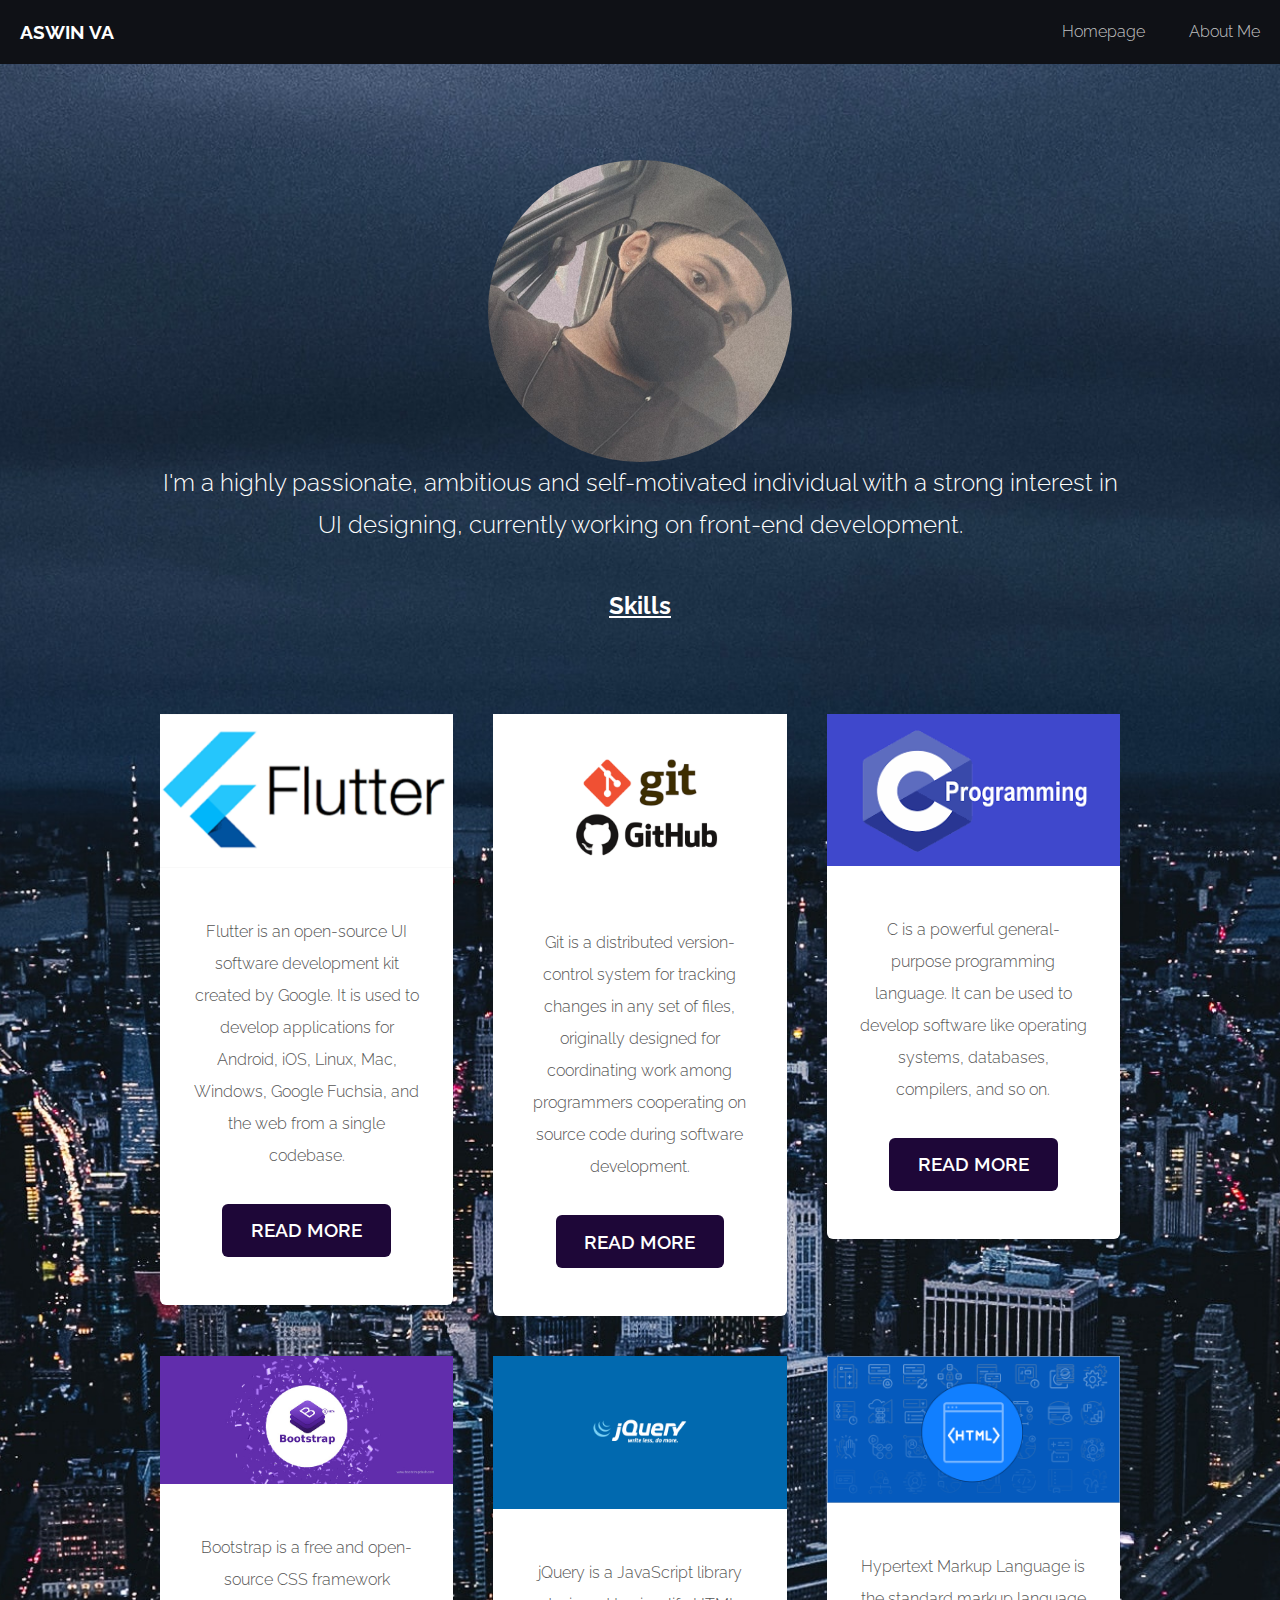
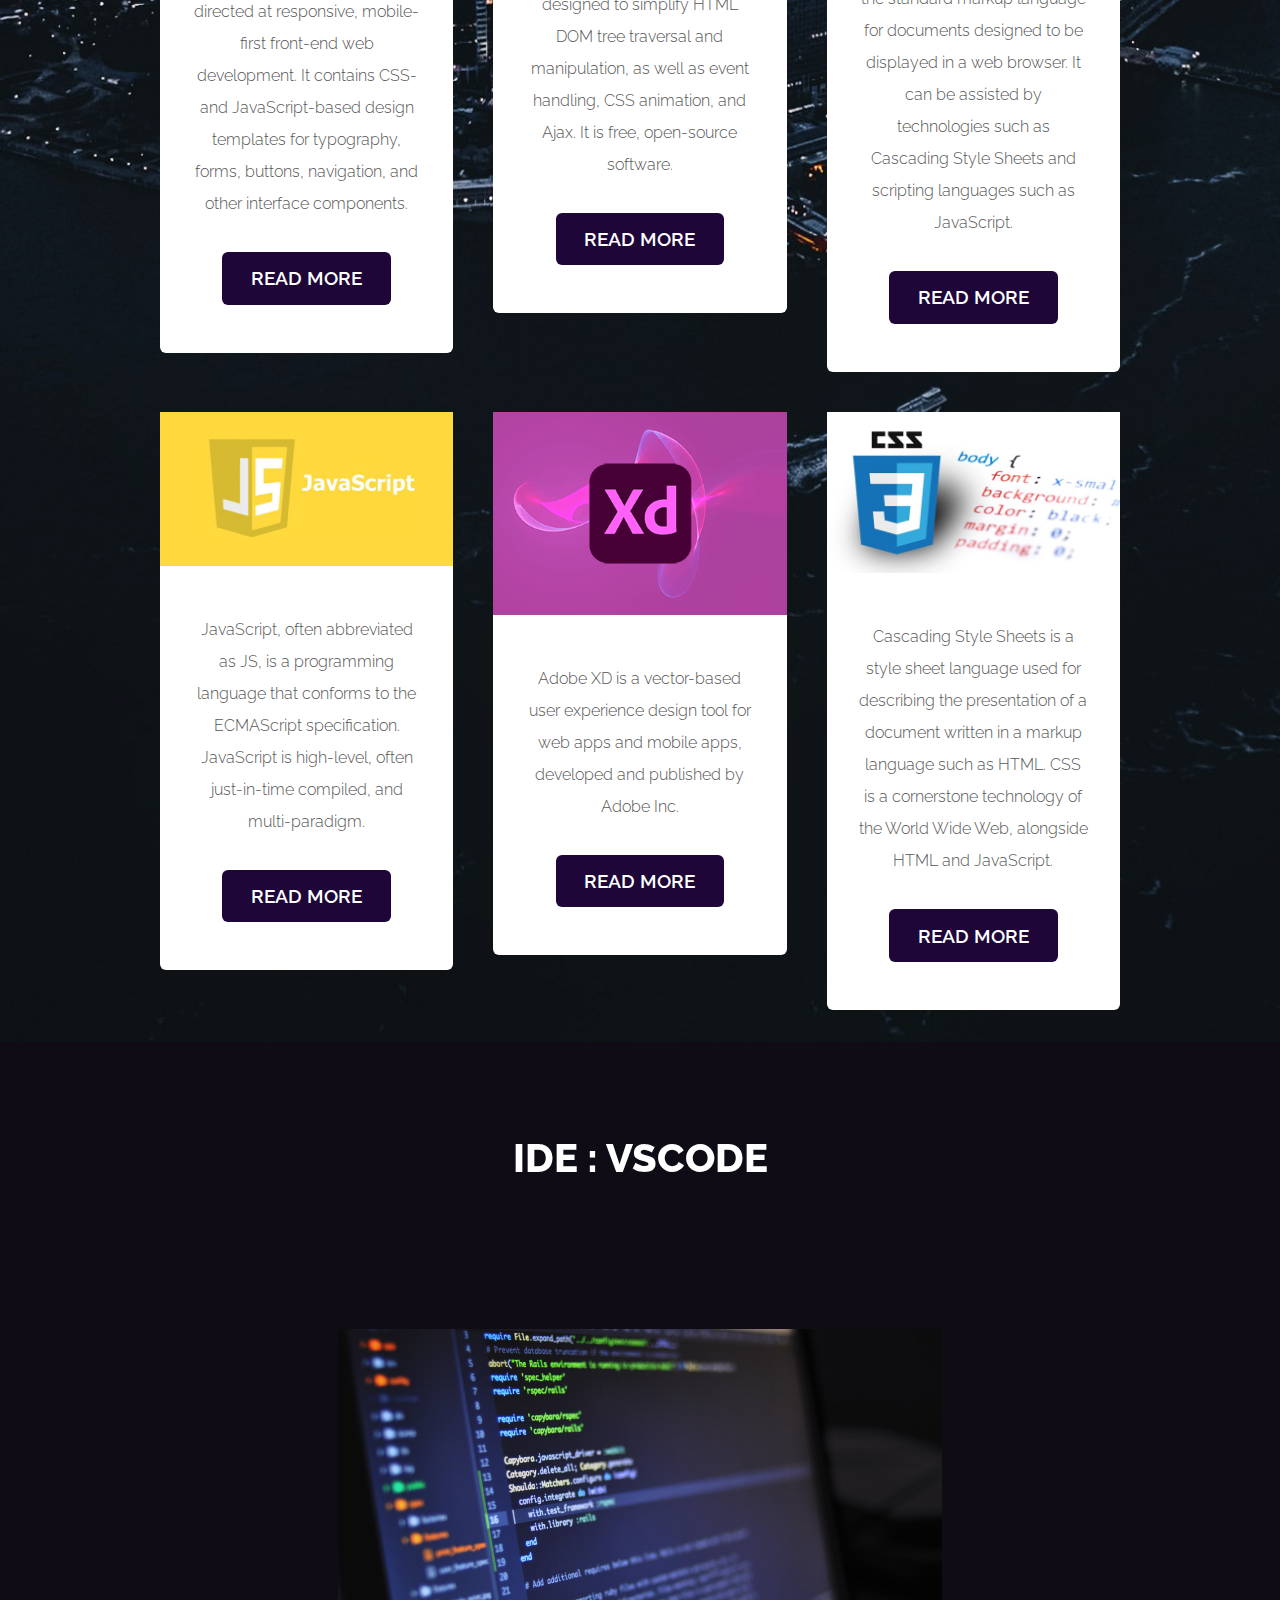
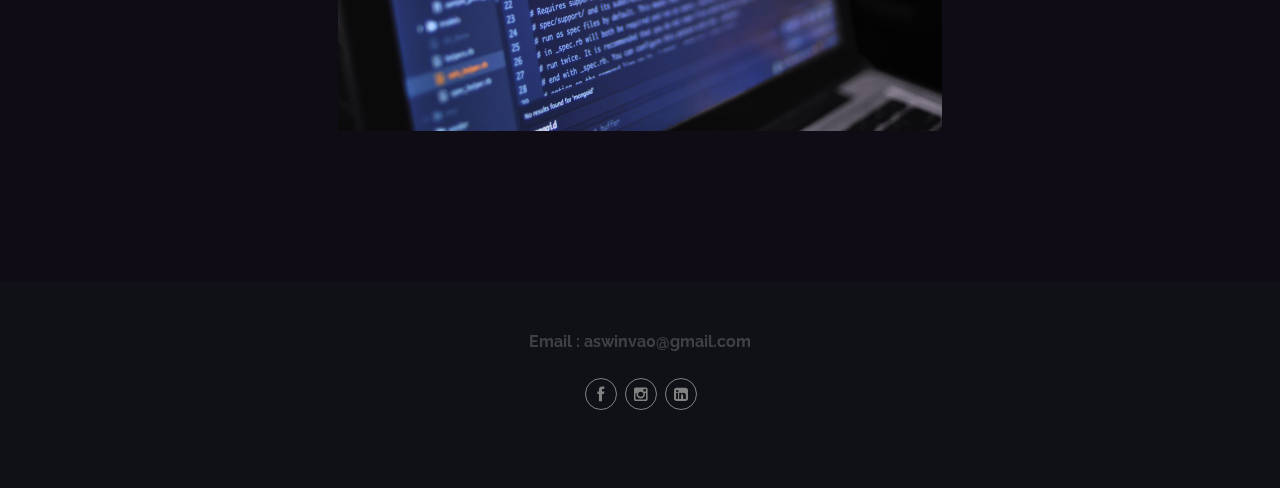
==== index.html @ c2912baf "myWebsiteV_1.0" ====
<!DOCTYPE HTML>
<html>

<head>
	<title>Aswin VA</title>
	<link rel="icon"
		href="https://scontent.fcok3-1.fna.fbcdn.net/v/t1.0-9/131257669_2328339607311578_7378621581899104134_o.jpg?_nc_cat=103&ccb=2&_nc_sid=09cbfe&_nc_ohc=gj-VChiQCs0AX9i76In&_nc_ht=scontent.fcok3-1.fna&oh=fe2807a2ddbc45b59b3b82bee0cf67ec&oe=60328A4F"
		type="image/x-icon" style="border-radius: 5cm;">
	<meta http-equiv="content-type" content="text/html; charset=utf-8" />
	<meta name="description" content="" />
	<meta name="keywords" content="" />
	<script src="js/jquery.min.js"></script>
	<script src="js/jquery.dropotron.min.js"></script>
	<script src="js/skel.min.js"></script>
	<script src="js/skel-layers.min.js"></script>
	<script src="js/init.js"></script>
	<noscript>
		<link rel="stylesheet" href="css/skel.css" />
		<link rel="stylesheet" href="css/style.css" />
		<link rel="stylesheet" href="css/style-wide.css" />
	</noscript>
</head>

<body>


	<div class="wrapper style1">


		<div id="header" class="skel-panels-fixed">
			<div id="logo">
				<h1>Aswin VA</h1>

			</div>
			<nav id="nav">
				<ul>
					<li class="active"><a href="index.html">Homepage</a></li>

					<li><a href="aboutMe.html">About Me</a></li>
				</ul>
			</nav>
		</div>




		<img class="img-fluid rounded-circle" src="images/dp.jpg" alt="Avatar" style="border-radius: 14cm;block-size: 8cm;margin-left: auto;
					margin-right: auto; display: block;">

		<div id="banner" class="container">
			<section>
				<p>I'm a highly passionate, ambitious and self-motivated individual with a strong
					interest in UI designing, currently working on front-end development.
				</p>

				<h2><strong><u>Skills</u></strong></h2>

			</section>
		</div>


		<div id="extra">
			<div class="container">
				<div class="row no-collapse-1">
					<section class="4u"> <a href="#" class="image featured"><img src="images/flutter.png" alt=""></a>
						<div class="box">
							<p>Flutter is an open-source UI software development kit created by Google. It is used to
								develop applications for Android, iOS, Linux, Mac, Windows, Google Fuchsia, and the web
								from a single codebase.</p>
							<a href="https://flutter.dev/" class="button">Read More</a>
						</div>
					</section>
					<section class="4u"> <a href="#" class="image featured"><img src="images/git.png" alt=""></a>
						<div class="box">
							<p>Git is a distributed version-control system for tracking changes in any set of files,
								originally designed for coordinating work among programmers cooperating on source code
								during software development.</p>
							<a href="https://git-scm.com/" class="button">Read More</a>
						</div>
					</section>
					<section class="4u"> <a href="#" class="image featured"><img src="images/c.png" alt=""></a>
						<div class="box">
							<p>C is a powerful general-purpose programming language. It can be used to develop software
								like operating systems, databases, compilers, and so on.</p>
							<a href="https://www.cprogramming.com/" class="button">Read More</a>
						</div>
					</section>

				</div>
				<div class="row no-collapse-1">
					<section class="4u"> <a href="#" class="image featured"><img src="images/bootstrap.jpg" alt=""></a>
						<div class="box">
							<p>Bootstrap is a free and open-source CSS framework directed at responsive, mobile-first
								front-end web development. It contains CSS- and JavaScript-based design templates for
								typography, forms, buttons, navigation, and other interface components.</p>
							<a href="https://getbootstrap.com/" class="button">Read More</a>
						</div>
					</section>
					<section class="4u"> <a href="#" class="image featured"><img src="images/jquery.png" alt=""></a>
						<div class="box">
							<p>jQuery is a JavaScript library designed to simplify HTML DOM tree traversal and
								manipulation, as well as event handling, CSS animation, and Ajax. It is free,
								open-source software.</p>
							<a href="https://jquery.com/" class="button">Read More</a>
						</div>
					</section>
					<section class="4u"> <a href="#" class="image featured"><img src="images/html.png" alt=""></a>
						<div class="box">
							<p>Hypertext Markup Language is the standard markup language for documents designed to be
								displayed in a web browser. It can be assisted by technologies such as Cascading Style
								Sheets and scripting languages such as JavaScript.</p>
							<a href="https://html.com/" class="button">Read More</a>
						</div>
					</section>
					<section class="4u"> <a href="#" class="image featured"><img src="images/javascript.png" alt=""></a>
						<div class="box">
							<p>JavaScript, often abbreviated as JS, is a programming language that conforms to the
								ECMAScript specification. JavaScript is high-level, often just-in-time compiled, and
								multi-paradigm. </p>
							<a href="https://www.javascript.com/" class="button">Read More</a>
						</div>
					</section>
					<section class="4u"> <a href="#" class="image featured"><img src="images/adobe xd.png" alt=""></a>
						<div class="box">
							<p>Adobe XD is a vector-based user experience design tool for web apps and mobile apps,
								developed and published by Adobe Inc. </p>
							<a href="https://www.adobe.com/in/products/xd.html" class="button">Read More</a>
						</div>
					</section>
					<section class="4u"> <a href="#" class="image featured"><img src="images/css.jpeg" alt=""></a>
						<div class="box">
							<p>Cascading Style Sheets is a style sheet language used for describing the presentation of
								a document written in a markup language such as HTML. CSS is a cornerstone technology of
								the World Wide Web, alongside HTML and JavaScript. </p>
							<a href="https://en.wikipedia.org/wiki/CSS" class="button">Read More</a>
						</div>
					</section>

				</div>
			</div>
		</div>


		<div id="main">
			<div class="container">
				<div class="row">





				</div>
			</div>
		</div>

	</div>


	<div id="footer" class="wrapper style2">
		<div class="container">
			<section></section>
			<header class="major">
				<h2>IDE : VScode</h2>



				<img src="images/bg (2).jpg" alt="" style="padding-top: 4cm;
					width: 16cm;">


				</section>
		</div>
	</div>


	<div id="copyright">
		<div class="container">
			<div class="copyright">
				<ul class="icons">
					<h6>Email : aswinva0@gmail.com</h6>
					<br>
					<li><a href="https://www.facebook.com/aswin.phoenix.1234/"
							class="fa fa-facebook"><span>Facebook</span></a></li>
					<li><a href="https://www.instagram.com/alpha__2.0_/"
							class="fa fa-instagram"><span>Twitter</span></a></li>
					<li><a href="https://www.linkedin.com/in/aswin-v-a-9ba736192/"
							class="fa fa-linkedin-square"><span>Twitter</span></a></li>
				</ul>
			</div>
		</div>
	</div>

</body>

</html>
---- css/skel.css ----
html,body,div,span,applet,object,iframe,h1,h2,h3,h4,h5,h6,p,blockquote,pre,a,abbr,acronym,address,big,cite,code,del,dfn,em,img,ins,kbd,q,s,samp,small,strike,strong,sub,sup,tt,var,b,u,i,center,dl,dt,dd,ol,ul,li,fieldset,form,label,legend,table,caption,tbody,tfoot,thead,tr,th,td,article,aside,canvas,details,embed,figure,figcaption,footer,header,hgroup,menu,nav,output,ruby,section,summary,time,mark,audio,video{margin:0;padding:0;border:0;font-size:100%;font:inherit;vertical-align:baseline;}article,aside,details,figcaption,figure,footer,header,hgroup,menu,nav,section{display:block;}body{line-height:1;}ol,ul{list-style:none;}blockquote,q{quotes:none;}blockquote:before,blockquote:after,q:before,q:after{content:'';content:none;}table{border-collapse:collapse;border-spacing:0;}body{-webkit-text-size-adjust:none}

/* Box Model */

	*, *:before, *:after {
		-moz-box-sizing: border-box;
		-webkit-box-sizing: border-box;
		box-sizing: border-box;
	}

/* Container */

	body {
		/* min-width: (containers) */
		min-width: 1200px;
	}

	.container {
		margin-left: auto;
		margin-right: auto;
		
		/* width: (containers) */
		width: 1200px;
	}

	/* Modifiers */
	
		.container.small {
			/* width: (containers) * 0.75; */
			width: 900px;
		}

		.container.big {
			width: 100%;

			/* max-width: (containers) * 1.25; */
			max-width: 1500px;

			/* min-width: (containers); */
			min-width: 1200px;
		}

/* Grid */

	.\31 2u { width: 100% }
	.\31 1u { width: 91.6666666667% }
	.\31 0u { width: 83.3333333333% }
	.\39 u { width: 75% }
	.\38 u { width: 66.6666666667% }
	.\37 u { width: 58.3333333333% }
	.\36 u { width: 50% }
	.\35 u { width: 41.6666666667% }
	.\34 u { width: 33.3333333333% }
	.\33 u { width: 25% }
	.\32 u { width: 16.6666666667% }
	.\31 u { width: 8.3333333333% }
	.\-11u { margin-left: 91.6666666667% }
	.\-10u { margin-left: 83.3333333333% }
	.\-9u { margin-left: 75% }
	.\-8u { margin-left: 66.6666666667% }
	.\-7u { margin-left: 58.3333333333% }
	.\-6u { margin-left: 50% }
	.\-5u { margin-left: 41.6666666667% }
	.\-4u { margin-left: 33.3333333333% }
	.\-3u { margin-left: 25% }
	.\-2u { margin-left: 16.6666666667% }
	.\-1u { margin-left: 8.3333333333% }

	/* Rows */

		.row > * {
			float: left;
		}

		.row:after {
			content: '';
			display: block;
			clear: both;
			height: 0;
		}

		.row:first-child > * {
			padding-top: 0 !important;
		}

		/* Normal */

			.row > * {
				/* padding-left: (gutters) */
				padding-left: 40px;
			}

			.row + .row > * {
				/* padding: (gutters) 0 0 (gutters) */
				padding: 40px 0 0 40px;
			}

			.row {
				/* margin-left: -(gutters) */
				margin-left: -40px;
			}

		/* Flush */

			.row.flush > * {
				padding-left: 0;
			}

			.row + .row.flush > * {
				padding: 0;
			}

			.row.flush {
				margin-left: 0;
			}

		/* Quarter */

			.row.quarter > * {
				/* padding-left: (gutters * 0.25) */
				padding-left: 10px;
			}

			.row + .row.quarter > * {
				/* padding: (gutters * 0.25) 0 0 (gutters * 0.25) */
				padding: 10px 0 0 10px;
			}

			.row.quarter {
				/* margin-left: -(gutters * 0.25) */
				margin-left: -10px;
			}

		/* Half */

			.row.half > * {
				/* padding-left: (gutters * 0.5) */
				padding-left: 20px;
			}

			.row + .row.half > * {
				/* padding: (gutters * 0.5) 0 0 (gutters * 0.5) */
				padding: 20px 0 0 20px;
			}

			.row.half {
				/* margin-left: -(gutters * 0.5) */
				margin-left: -20px;
			}

		/* One and (a) Half */

			.row.oneandhalf > * {
				/* padding-left: (gutters * 1.5) */
				padding-left: 60px;
			}

			.row + .row.oneandhalf > * {
				/* padding: (gutters * 1.5) 0 0 (gutters * 1.5) */
				padding: 60px 0 0 60px;
			}

			.row.oneandhalf {
				/* margin-left: -(gutters * 1.5) */
				margin-left: -60px;
			}

		/* Double */

			.row.double > * {
				/* padding-left: (gutters * 2) */
				padding-left: 80px;
			}

			.row + .row.double > * {
				/* padding: (gutters * 2) 0 0 (gutters * 2) */
				padding: 80px 0 0 80px;
			}

			.row.double {
				/* margin-left: -(gutters * 2) */
				margin-left: -80px;
			}
---- css/style.css ----
@import url("font-awesome.min.css");
@import url("http://fonts.googleapis.com/css?family=Raleway:100,200,300,500,600,700,800,900");


/* Basic */

	body {
		background: #0f1116;
	}

	body, span, input, select, textarea {
		color: #555555;
		font-family: 'Raleway', sans-serif;
		font-size: 12pt;
		font-weight: 300;
		line-height: 1.65em;
	}

	a {
		color: #d84780;
		text-decoration: underline;
	}

	strong, b {
		font-weight: 700;
	}

	em, i {
		font-style: italic;
	}

	p, ul, ol, dl, table, blockquote {
		margin: 0 0 2em 0;
	}

	p {
		line-height: 2em;
	}

	h1, h2, h3, h4, h5, h6 {
		margin: 0;
		padding: 0;
		color: inherit;
		font-family: 'Raleway', sans-serif;
		font-weight: 700;
	}

		h1 a, h2 a, h3 a, h4 a, h5 a, h6 a {
			color: inherit;
			text-decoration: none;
		}

	h2 {
		font-size: 1.5em;
	}

	h3 {
		font-size: 1.25em;
	}

	sub {
		font-size: 0.8em;
		position: relative;
		top: 0.5em;
	}

	sup {
		font-size: 0.8em;
		position: relative;
		top: -0.5em;
	}

	hr {
		border-top: solid 1px #888888;
		border: 0;
		margin-bottom: 1.5em;
	}

	blockquote {
		border-left: solid 0.5em #888888;
		font-style: italic;
		padding: 1em 0 1em 2em;
	}

	section.special, article.special {
		text-align: center;
	}

	header.major {
		padding-bottom: 3em;
		text-transform: uppercase;
	}

		header.major h2 {
			margin: 0;
			padding: 0;
			line-height: 1em;
			font-weight: 800;
			font-size: 2.8em;
		}

		header.major .byline {
			display: block;
			margin: 0.50em 0 0 0;
			padding: 0 0 0.5em 0;
			letter-spacing: 1px;
			font-size: 1.3em;
			font-weight: 300;
		}

	footer > :last-child {
		margin-bottom: 0;
	}

	footer.major {
		padding-top: 3em;
	}

/* Form */

	form {
		width: 70%;
		margin: 0em auto;
	}

	input[type="text"],
	input[type="password"],
	input[type="email"],
	textarea {
		-moz-appearance: none;
		-webkit-appearance: none;
		-o-appearance: none;
		-ms-appearance: none;
		appearance: none;
		background: white;
		color: #555555;
		border: none;
		display: block;
		outline: 0;
		padding: 1em 1em;
		text-decoration: none;
		width: 100%;
		border-radius: 6px;
	}

		input[type="text"]:focus,
		input[type="password"]:focus,
		input[type="email"]:focus,
		textarea:focus {
			border-color: #d84780;
		}

	textarea {
		min-height: 14em;
	}

	input[type="text"],
	input[type="password"],
	input[type="email"] {
		line-height: 1em;
	}

	::-webkit-input-placeholder {
		color: inherit;
		opacity: 0.5;
		position: relative;
		top: 3px;
	}

	:-moz-placeholder {
		color: inherit;
		opacity: 0.5;
	}

	::-moz-placeholder {
		color: inherit;
		opacity: 0.5;
	}

	:-ms-input-placeholder {
		color: inherit;
		opacity: 0.5;
	}

	.formerize-placeholder {
		color: rgba(85, 85, 85, 0.5) !important;
	}

/* Image */

	.image {
		border: 0;
		position: relative;
	}

		.image.fit {
			display: block;
		}

			.image.fit img {
				display: block;
				width: 100%;
			}

		.image.feature {
			display: block;
			margin: 0 0 2em 0;
		}

			.image.feature img {
				display: block;
				width: 100%;
			}

		.image.featured {
			position: static;
			display: block;
			margin: 0;
		}

			.image.featured img {
				display: block;
				width: 100%;
			}

/* Icon */

	.icon {
		position: relative;
	}

		.icon:before {
			content: "";
			-moz-osx-font-smoothing: grayscale;
			-webkit-font-smoothing: antialiased;
			font-family: FontAwesome;
			font-style: normal;
			font-weight: normal;
			text-transform: none !important;
		}

		.icon > .label {
			display: none;
		}

/* Lists */

	ol.default {
		list-style: decimal;
		padding-left: 1.25em;
	}

		ol.default li {
			padding-left: 0.25em;
		}

	ul.default {
		margin: 0em 0em 2em 0em;
		padding: 0em 0em 1.5em 0em;
		list-style: none;
	}

		ul.default li {
			padding: 0.60em 0em;
			font-size: 0.90em;
			border-top: 1px solid;
			border-color: rgba(0, 0, 0, 0.1);
		}

		ul.default li:first-child {
			border-top: none;
		}

	ul.icons {
		cursor: default;
		text-align: center;
	}

		ul.icons li {
			display: inline-block;
			padding: 0em 0.20em;
		}

			ul.icons li:first-child {
				padding-left: 0;
			}

			ul.icons li span {
				display: none;
			}

			ul.icons li a {
				display: inline-block;
				color: #828282;
				width: 30px;
				height: 30px;
				text-align: center;
			}

				ul.icons li a:before {
					display: inline-block;
					border: 1px solid #828282;
					width: 2em;
					height: 2em;
					line-height: 2em;
					font-size: 1em;
					color: #828282;
					border-radius: 100%;
					text-align: center;
				}

	ul.actions {
		cursor: default;
	}

		ul.actions:last-child {
			margin-bottom: 0;
		}

		ul.actions li {
			display: inline-block;
			padding: 0 0 0 1.5em;
		}

			ul.actions li:first-child {
				padding: 0;
			}

		ul.actions.vertical li {
			display: block;
			padding: 1.5em 0 0 0;
		}

			ul.actions.vertical li:first-child {
				padding: 0;
			}

	ul.style {
		padding-top: 3em;
	}

		ul.style li {
			position: relative;
			padding: 3em 0em 3em 6em;
			border-top: solid 1px rgba(255, 255, 255, 0.2);
		}

		ul.style > :first-child {
			border-top: none;
		}

		ul.style li:before {
			position: absolute;
			left: 0;
			top: 1em;
			display: block;
			background: none;
			color: #FFF;
			width: 56px;
			height: 56px;
			text-align: center;
			font-size: 3em;
			border-radius: 6px;
		}

		ul.style h3 {
			margin-bottom: 0.80em;
			text-transform: uppercase;
			font-weight: 800;
			font-size: 2em;
			color: #FFF;
		}

		ul.style span {
			line-height: 180%;
			color: #FFF;
		}

/* Tables */

	table {
		width: 100%;
	}

		table.default {
			width: 100%;
		}

			table.default tbody tr {
				border-bottom: solid 1px #888888;
			}

			table.default td {
				padding: 0.5em 1em 0.5em 1em;
			}

			table.default th {
				font-weight: 700;
				padding: 0.5em 1em 0.5em 1em;
				text-align: left;
			}

			table.default thead {
				background: #555555;
				color: #fff;
			}

/* Button */

	input[type="submit"],
	input[type="reset"],
	input[type="button"],
	.button {
		-moz-appearance: none;
		-webkit-appearance: none;
		-o-appearance: none;
		-ms-appearance: none;
		appearance: none;
		-moz-transition: background-color 0.35s ease-in-out;
		-webkit-transition: background-color 0.35s ease-in-out;
		-o-transition: background-color 0.35s ease-in-out;
		-ms-transition: background-color 0.35s ease-in-out;
		transition: background-color 0.35s ease-in-out;
		background: #1e0738;
		border-radius: 6px;
		border: 0;
		color: white;
		cursor: pointer;
		display: inline-block;
		padding: 0.75em 1.5em;
		text-align: center;
		text-decoration: none;
		text-transform: uppercase;
		display: inline-block;
		font-size: 1.2em;
		font-weight: 600;
		color: #FFF !important;
	}

		input[type="submit"]:hover,
		input[type="reset"]:hover,
		input[type="button"]:hover,
		.button:hover {
			background: #e1719d;
		}

		input[type="submit"].alt,
		input[type="reset"].alt,
		input[type="button"].alt,
		.button.alt {
			border: 1px solid #FFF;
			color: #0f1116;
		}

		input[type="submit"].fit,
		input[type="reset"].fit,
		input[type="button"].fit,
		.button.fit {
			width: 100%;
		}

		input[type="submit"].small,
		input[type="reset"].small,
		input[type="button"].small,
		.button.small {
			font-size: 0.8em;
		}

		input[type="submit"].medium,
		input[type="reset"].medium,
		input[type="button"].medium,
		.button.medium {
			padding: 0.80em 2em;
			font-size: 1.6em;
		}

/* Wrapper */

	.wrapper.style1 {
		padding-top: 10em;
		padding-bottom: 2em;
		background: url(../images/bg.jpg) no-repeat center top;
		background-size: cover;
		background-attachment: fixed;
		-webkit-backface-visibility: hidden;
		-webkit-transform: translateZ(0);
	}

	.wrapper.style2 {
		padding: 6em 0;
		background: #0f0c16;
		color: rgb(8, 4, 4);
	}

/* Header */

	#header {
		position: fixed;
		top: 0;
		left: 0;
		width: 100%;
		background: #0F1116;
		color: #fff;
		padding: 1.25em 1.25em 1.25em 1.25em;
		z-index: 100;
	}

/* Logo */

	#logo {
		font-size: 1.2em;
		cursor: default;
	}

	#logo h1 {
		display: inline-block;
		text-transform: uppercase;
	}

/* Navigation */

	#nav {
		position: absolute;
		right: 0;
		top: 0;
		cursor: default;
	}

	#nav ul li {
		display: inline-block;
		padding: 1.25em 1.25em;
	}

	#nav ul li a {
		-moz-transition: color 0.35s ease-in-out;
		-webkit-transition: color 0.35s ease-in-out;
		-o-transition: color 0.35s ease-in-out;
		-ms-transition: color 0.35s ease-in-out;
		transition: color 0.35s ease-in-out;
		display: inline-block;
		color: #ddd;
		color: rgba(255, 255, 255, 0.75);
		text-decoration: none;
	}

	#nav ul li a:hover {
		color: #fff;
	}

/* Banner */

	#banner {
		text-align: center;
		color: #fff;
		padding: 0em 4em;
		margin-bottom: 6em;
	}

		#banner p {
			font-size: 1.75em;
			line-height: 1.75em;
		}

	#banner strong,
	#banner a {
		color: inherit;
	}

/* Main */

/* Footer */

	#footer {
		text-align: center;
	}

		#footer .major h2,
		#footer .major .byline {
			color: #FFF !important;
		}

/* Page */

	#page {
		position: relative;
		background: #FFF;
		padding: 6em 4em 6em 4em;
		border-radius: 6px;
	}

/* Sidebar */

	#sidebar .major {
		padding-bottom: 2em;
	}

		#sidebar .major h2 {
			font-size: 1.8em;
		}

/* Copyright */

	#copyright {
		color: #ddd;
		color: rgba(255, 255, 255, 0.2) !important;
		text-align: center;
		display: block;
		padding: 3em 0em;
	}

		#copyright a {
			text-decoration: none;
			color: #ddd;
			color: rgba(255, 255, 255, 0.4) !important;
		}

/* Box */

	.box {
		padding: 3em 2em;
		background: #FFF;
		text-align: center;
		border-radius: 0px 0px 6px 6px;
	}
---- css/style-wide.css ----
/* Basic */

	body, input, select, textarea {
		font-size: 12pt;
		line-height: 1.5em;
	}
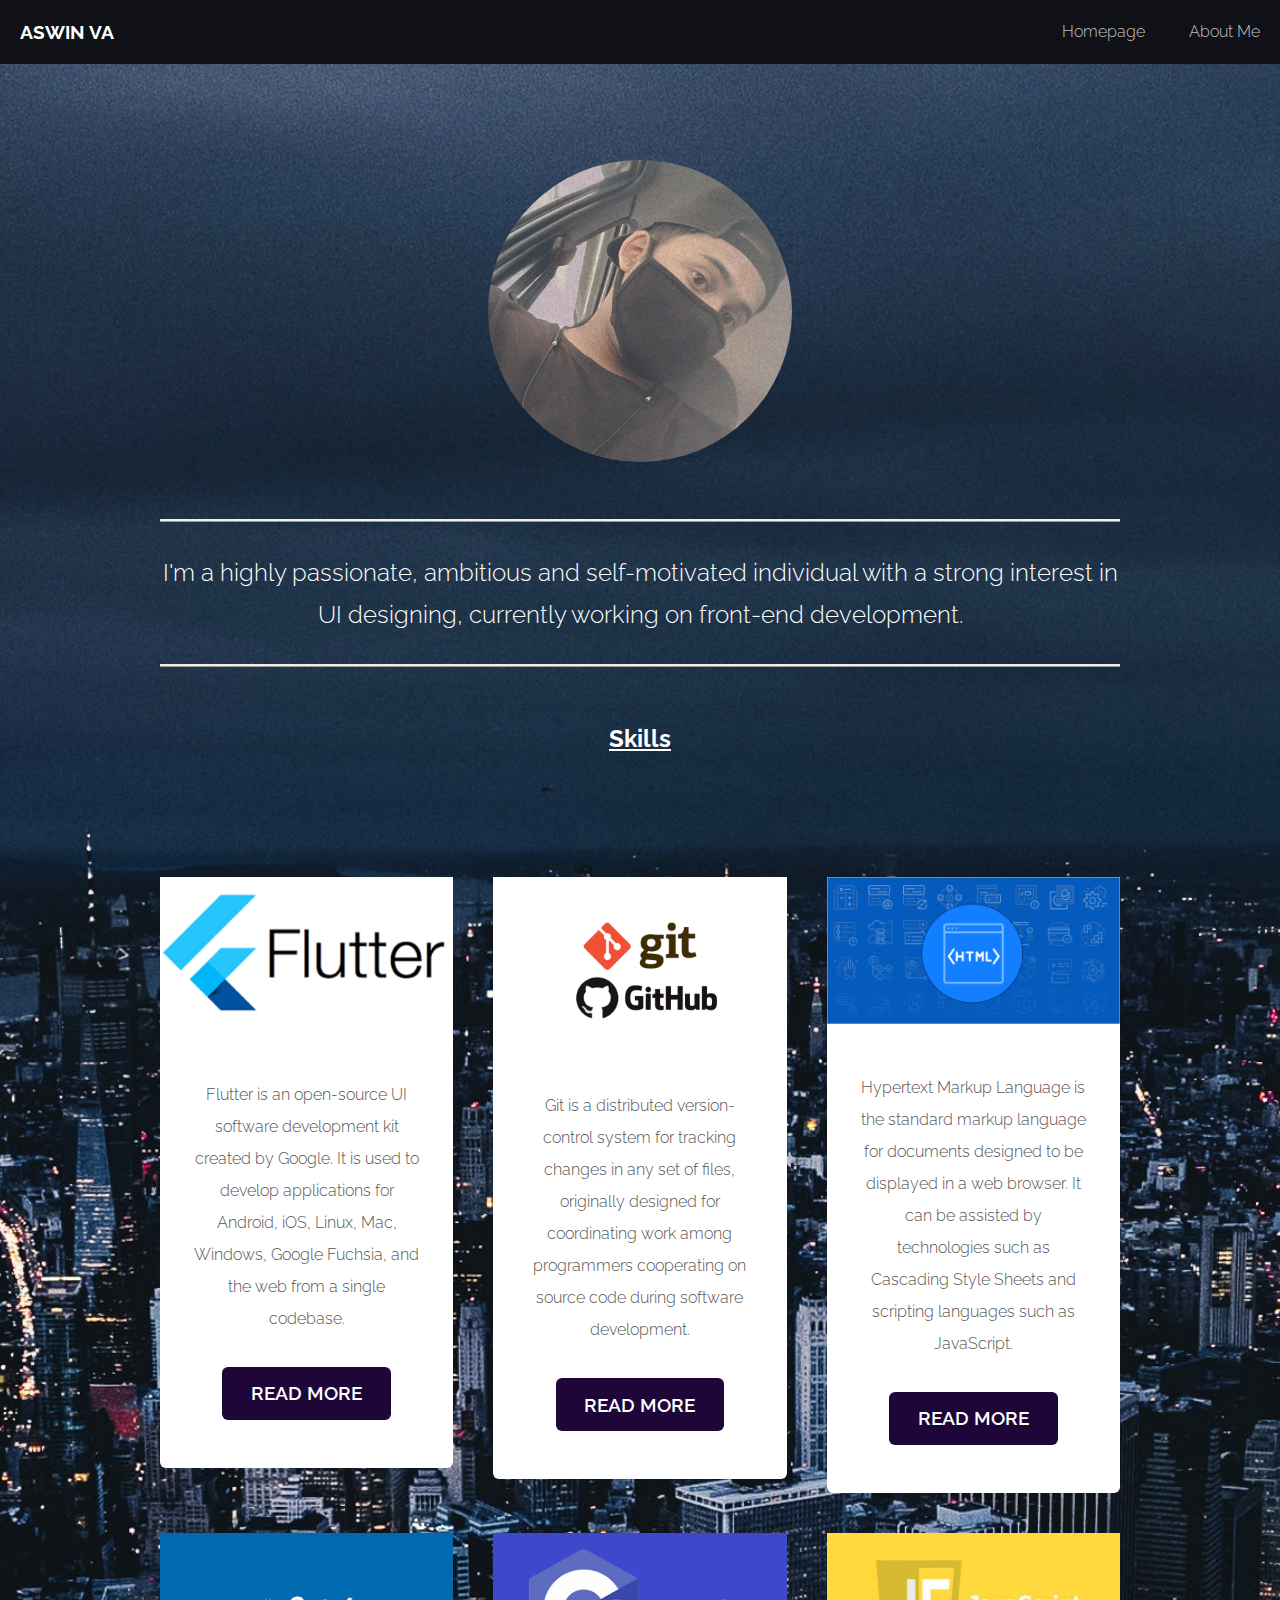
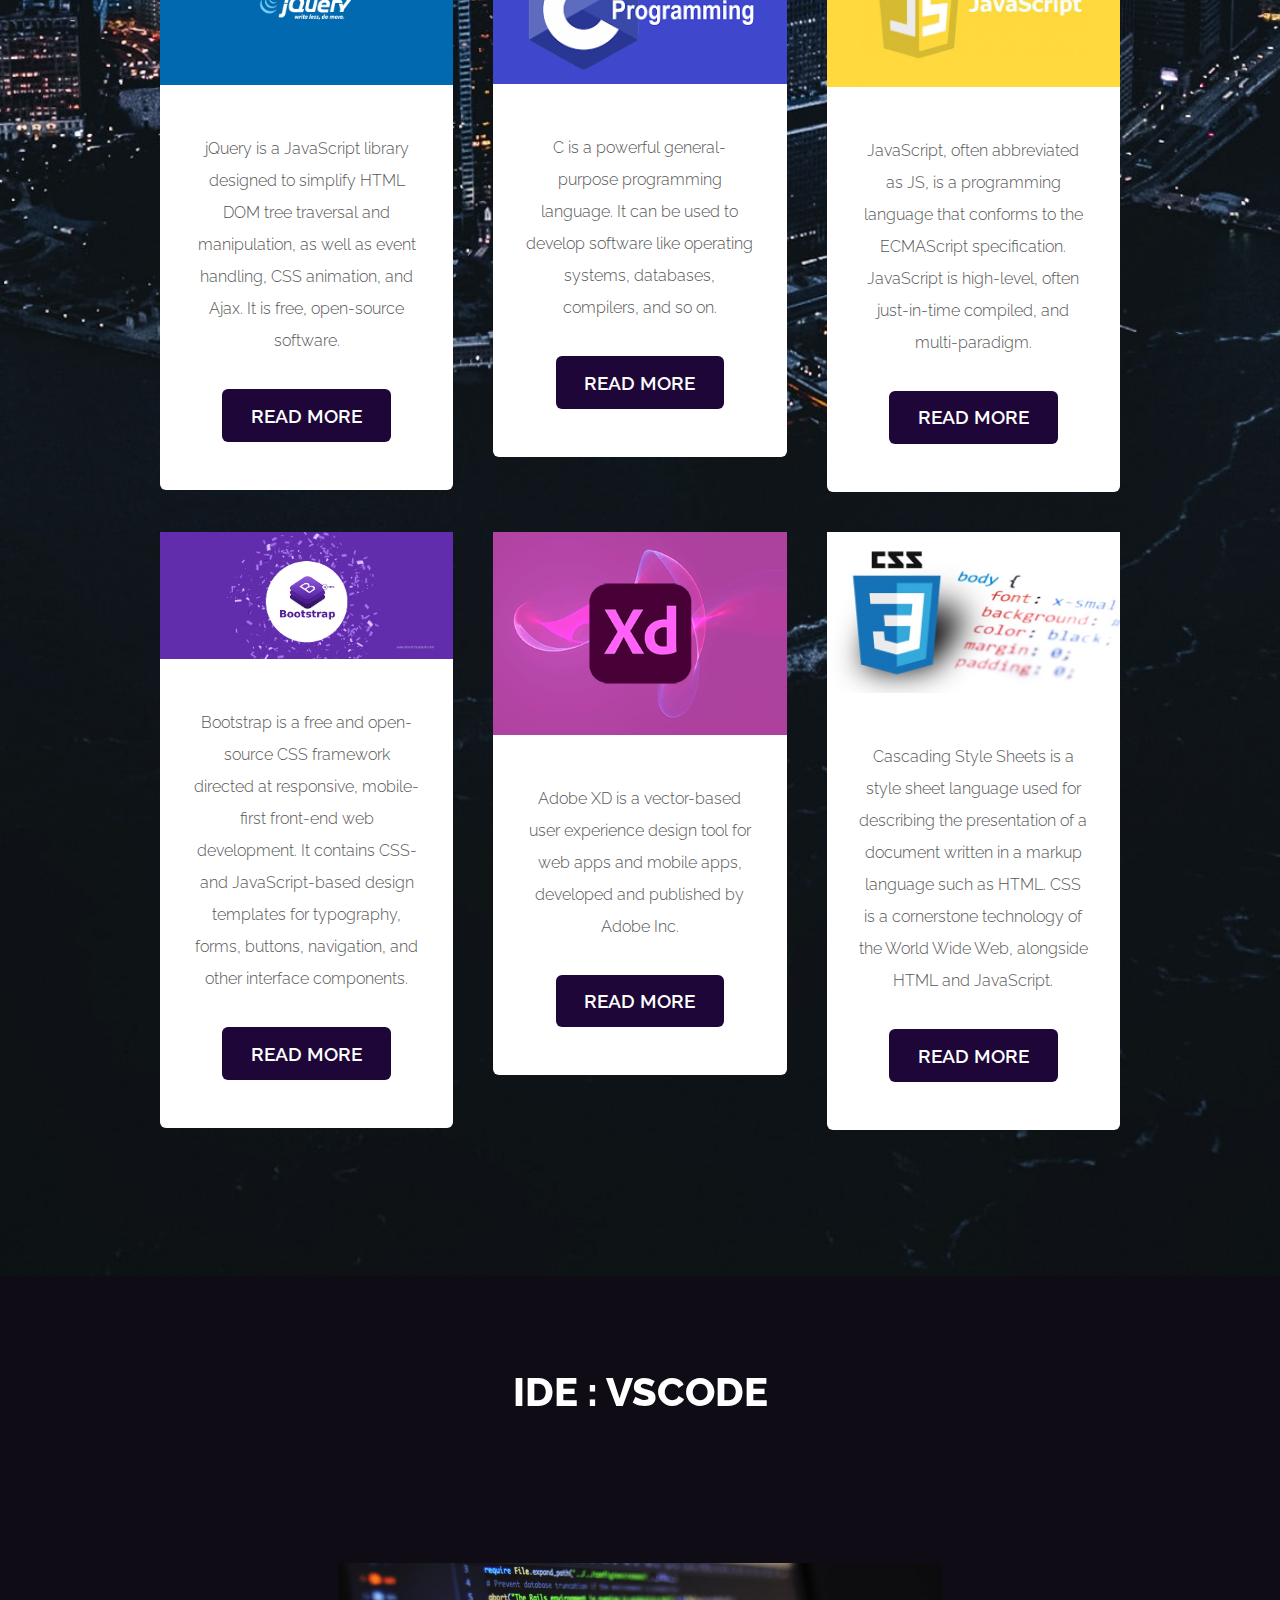
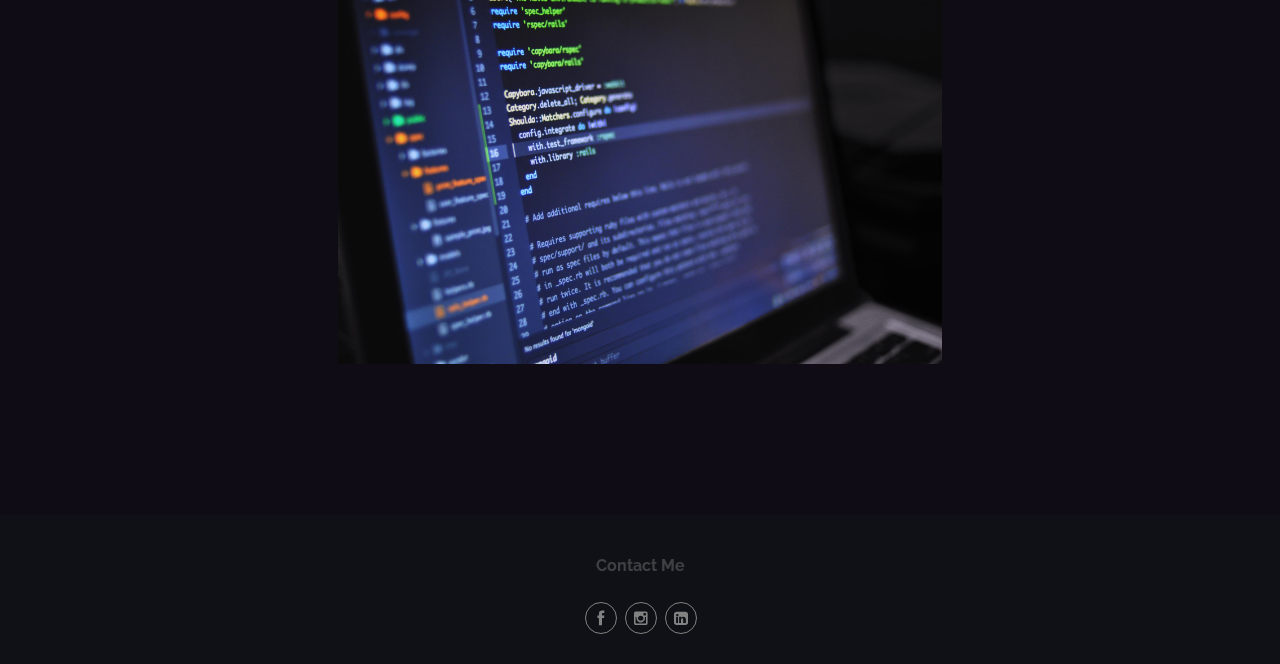
==== commit 89df1fe2: "myWebsite v2.0" ====
--- a/index.html
+++ b/index.html
@@ -44,16 +44,18 @@
 
 
 
-		<img class="img-fluid rounded-circle" src="images/dp.jpg" alt="Avatar" style="border-radius: 14cm;block-size: 8cm;margin-left: auto;
+		<img class="img-fluid rounded-circle" src="images/dp.jpg" alt="Avatar" style="margin-bottom: 57px;border-radius: 14cm;block-size: 8cm;margin-left: auto;
 					margin-right: auto; display: block;">
 
 		<div id="banner" class="container">
 			<section>
+				<div class="bord">
 				<p>I'm a highly passionate, ambitious and self-motivated individual with a strong
 					interest in UI designing, currently working on front-end development.
 				</p>
-
-				<h2><strong><u>Skills</u></strong></h2>
+			</div>
+
+				<h2 style="padding:30px;"><strong><u>Skills</u></strong></h2>
 
 			</section>
 		</div>
@@ -61,8 +63,11 @@
 
 		<div id="extra">
 			<div class="container">
+				
 				<div class="row no-collapse-1">
-					<section class="4u"> <a href="#" class="image featured"><img src="images/flutter.png" alt=""></a>
+
+					<section class="4u"> <a href="https://flutter.dev/" class="image featured"><img
+								src="images/flutter.png" alt=""></a>
 						<div class="box">
 							<p>Flutter is an open-source UI software development kit created by Google. It is used to
 								develop applications for Android, iOS, Linux, Mac, Windows, Google Fuchsia, and the web
@@ -70,7 +75,8 @@
 							<a href="https://flutter.dev/" class="button">Read More</a>
 						</div>
 					</section>
-					<section class="4u"> <a href="#" class="image featured"><img src="images/git.png" alt=""></a>
+					<section class="4u"> <a href="https://git-scm.com/" class="image featured"><img src="images/git.png"
+								alt=""></a>
 						<div class="box">
 							<p>Git is a distributed version-control system for tracking changes in any set of files,
 								originally designed for coordinating work among programmers cooperating on source code
@@ -78,25 +84,21 @@
 							<a href="https://git-scm.com/" class="button">Read More</a>
 						</div>
 					</section>
-					<section class="4u"> <a href="#" class="image featured"><img src="images/c.png" alt=""></a>
-						<div class="box">
-							<p>C is a powerful general-purpose programming language. It can be used to develop software
-								like operating systems, databases, compilers, and so on.</p>
-							<a href="https://www.cprogramming.com/" class="button">Read More</a>
+					<section class="4u"> <a href="https://html.com/" class="image featured"><img src="images/html.png"
+								alt=""></a>
+						<div class="box">
+							<p>Hypertext Markup Language is the standard markup language for documents designed to be
+								displayed in a web browser. It can be assisted by technologies such as Cascading Style
+								Sheets and scripting languages such as JavaScript.</p>
+							<a href="https://html.com/" class="button">Read More</a>
 						</div>
 					</section>
 
 				</div>
 				<div class="row no-collapse-1">
-					<section class="4u"> <a href="#" class="image featured"><img src="images/bootstrap.jpg" alt=""></a>
-						<div class="box">
-							<p>Bootstrap is a free and open-source CSS framework directed at responsive, mobile-first
-								front-end web development. It contains CSS- and JavaScript-based design templates for
-								typography, forms, buttons, navigation, and other interface components.</p>
-							<a href="https://getbootstrap.com/" class="button">Read More</a>
-						</div>
-					</section>
-					<section class="4u"> <a href="#" class="image featured"><img src="images/jquery.png" alt=""></a>
+
+					<section class="4u"> <a href="https://jquery.com/" class="image featured"><img
+								src="images/jquery.png" alt=""></a>
 						<div class="box">
 							<p>jQuery is a JavaScript library designed to simplify HTML DOM tree traversal and
 								manipulation, as well as event handling, CSS animation, and Ajax. It is free,
@@ -104,15 +106,17 @@
 							<a href="https://jquery.com/" class="button">Read More</a>
 						</div>
 					</section>
-					<section class="4u"> <a href="#" class="image featured"><img src="images/html.png" alt=""></a>
-						<div class="box">
-							<p>Hypertext Markup Language is the standard markup language for documents designed to be
-								displayed in a web browser. It can be assisted by technologies such as Cascading Style
-								Sheets and scripting languages such as JavaScript.</p>
-							<a href="https://html.com/" class="button">Read More</a>
-						</div>
-					</section>
-					<section class="4u"> <a href="#" class="image featured"><img src="images/javascript.png" alt=""></a>
+
+					<section class="4u"> <a href="https://www.cprogramming.com/" class="image featured"><img
+								src="images/c.png" alt=""></a>
+						<div class="box">
+							<p>C is a powerful general-purpose programming language. It can be used to develop software
+								like operating systems, databases, compilers, and so on.</p>
+							<a href="https://www.cprogramming.com/" class="button">Read More</a>
+						</div>
+					</section>
+					<section class="4u"> <a href="https://www.javascript.com/" class="image featured"><img
+								src="images/javascript.png" alt=""></a>
 						<div class="box">
 							<p>JavaScript, often abbreviated as JS, is a programming language that conforms to the
 								ECMAScript specification. JavaScript is high-level, often just-in-time compiled, and
@@ -120,39 +124,54 @@
 							<a href="https://www.javascript.com/" class="button">Read More</a>
 						</div>
 					</section>
-					<section class="4u"> <a href="#" class="image featured"><img src="images/adobe xd.png" alt=""></a>
-						<div class="box">
-							<p>Adobe XD is a vector-based user experience design tool for web apps and mobile apps,
-								developed and published by Adobe Inc. </p>
-							<a href="https://www.adobe.com/in/products/xd.html" class="button">Read More</a>
-						</div>
-					</section>
-					<section class="4u"> <a href="#" class="image featured"><img src="images/css.jpeg" alt=""></a>
-						<div class="box">
-							<p>Cascading Style Sheets is a style sheet language used for describing the presentation of
-								a document written in a markup language such as HTML. CSS is a cornerstone technology of
-								the World Wide Web, alongside HTML and JavaScript. </p>
-							<a href="https://en.wikipedia.org/wiki/CSS" class="button">Read More</a>
-						</div>
-					</section>
-
+
+
+					<div class="row no-collapse-1">
+
+						<section class="4u"> <a href="https://getbootstrap.com/" class="image featured"><img
+									src="images/bootstrap.jpg" alt=""></a>
+							<div class="box">
+								<p>Bootstrap is a free and open-source CSS framework directed at responsive,
+									mobile-first
+									front-end web development. It contains CSS- and JavaScript-based design templates
+									for
+									typography, forms, buttons, navigation, and other interface components.</p>
+								<a href="https://getbootstrap.com/" class="button">Read More</a>
+							</div>
+						</section>
+						<section class="4u"> <a href="https://www.adobe.com/in/products/xd.html"
+								class="image featured"><img src="images/adobe xd.png" alt=""></a>
+							<div class="box">
+								<p>Adobe XD is a vector-based user experience design tool for web apps and mobile apps,
+									developed and published by Adobe Inc. </p>
+								<a href="https://www.adobe.com/in/products/xd.html" class="button">Read More</a>
+							</div>
+						</section>
+						<section class="4u"> <a href="https://en.wikipedia.org/wiki/CSS" class="image featured"><img
+									src="images/css.jpeg" alt=""></a>
+							<div class="box">
+								<p>Cascading Style Sheets is a style sheet language used for describing the presentation
+									of
+									a document written in a markup language such as HTML. CSS is a cornerstone
+									technology of
+									the World Wide Web, alongside HTML and JavaScript. </p>
+								<a href="https://en.wikipedia.org/wiki/CSS" class="button">Read More</a>
+							</div>
+						</section>
+					</div>
 				</div>
 			</div>
 		</div>
+
 
 
 		<div id="main">
 			<div class="container">
-				<div class="row">
-
-
-
-
+				<div class="row1">
 
 				</div>
 			</div>
 		</div>
-
 	</div>
 
 
@@ -161,13 +180,8 @@
 			<section></section>
 			<header class="major">
 				<h2>IDE : VScode</h2>
-
-
-
 				<img src="images/bg (2).jpg" alt="" style="padding-top: 4cm;
 					width: 16cm;">
-
-
 				</section>
 		</div>
 	</div>
@@ -177,7 +191,7 @@
 		<div class="container">
 			<div class="copyright">
 				<ul class="icons">
-					<h6>Email : aswinva0@gmail.com</h6>
+					<h6>Contact Me</h6>
 					<br>
 					<li><a href="https://www.facebook.com/aswin.phoenix.1234/"
 							class="fa fa-facebook"><span>Facebook</span></a></li>
--- a/css/style.css
+++ b/css/style.css
@@ -1,626 +1,616 @@
 @import url("font-awesome.min.css");
 @import url("http://fonts.googleapis.com/css?family=Raleway:100,200,300,500,600,700,800,900");
-
-
 /* Basic */
 
-	body {
-		background: #0f1116;
-	}
-
-	body, span, input, select, textarea {
-		color: #555555;
-		font-family: 'Raleway', sans-serif;
-		font-size: 12pt;
-		font-weight: 300;
-		line-height: 1.65em;
-	}
-
-	a {
-		color: #d84780;
-		text-decoration: underline;
-	}
-
-	strong, b {
-		font-weight: 700;
-	}
-
-	em, i {
-		font-style: italic;
-	}
-
-	p, ul, ol, dl, table, blockquote {
-		margin: 0 0 2em 0;
-	}
-
-	p {
-		line-height: 2em;
-	}
-
-	h1, h2, h3, h4, h5, h6 {
-		margin: 0;
-		padding: 0;
-		color: inherit;
-		font-family: 'Raleway', sans-serif;
-		font-weight: 700;
-	}
-
-		h1 a, h2 a, h3 a, h4 a, h5 a, h6 a {
-			color: inherit;
-			text-decoration: none;
-		}
-
-	h2 {
-		font-size: 1.5em;
-	}
-
-	h3 {
-		font-size: 1.25em;
-	}
-
-	sub {
-		font-size: 0.8em;
-		position: relative;
-		top: 0.5em;
-	}
-
-	sup {
-		font-size: 0.8em;
-		position: relative;
-		top: -0.5em;
-	}
-
-	hr {
-		border-top: solid 1px #888888;
-		border: 0;
-		margin-bottom: 1.5em;
-	}
-
-	blockquote {
-		border-left: solid 0.5em #888888;
-		font-style: italic;
-		padding: 1em 0 1em 2em;
-	}
-
-	section.special, article.special {
-		text-align: center;
-	}
-
-	header.major {
-		padding-bottom: 3em;
-		text-transform: uppercase;
-	}
-
-		header.major h2 {
-			margin: 0;
-			padding: 0;
-			line-height: 1em;
-			font-weight: 800;
-			font-size: 2.8em;
-		}
-
-		header.major .byline {
-			display: block;
-			margin: 0.50em 0 0 0;
-			padding: 0 0 0.5em 0;
-			letter-spacing: 1px;
-			font-size: 1.3em;
-			font-weight: 300;
-		}
-
-	footer > :last-child {
-		margin-bottom: 0;
-	}
-
-	footer.major {
-		padding-top: 3em;
-	}
+body {
+	background: #0f1116;
+}
+
+body, span, input, select, textarea {
+	color: #555555;
+	font-family: 'Raleway', sans-serif;
+	font-size: 12pt;
+	font-weight: 300;
+	line-height: 1.65em;
+}
+
+a {
+	color: #d84780;
+	text-decoration: underline;
+}
+
+strong, b {
+	font-weight: 700;
+}
+
+em, i {
+	font-style: italic;
+}
+
+p, ul, ol, dl, table, blockquote {
+	margin: 0 0 2em 0;
+}
+
+p {
+	line-height: 2em;
+}
+
+h1, h2, h3, h4, h5, h6 {
+	margin: 0;
+	padding: 0;
+	color: inherit;
+	font-family: 'Raleway', sans-serif;
+	font-weight: 700;
+}
+
+h1 a, h2 a, h3 a, h4 a, h5 a, h6 a {
+	color: inherit;
+	text-decoration: none;
+}
+
+h2 {
+	font-size: 1.5em;
+}
+
+h3 {
+	font-size: 1.25em;
+}
+
+sub {
+	font-size: 0.8em;
+	position: relative;
+	top: 0.5em;
+}
+
+sup {
+	font-size: 0.8em;
+	position: relative;
+	top: -0.5em;
+}
+
+hr {
+	border-top: solid 1px #888888;
+	border: 0;
+	margin-bottom: 1.5em;
+}
+
+blockquote {
+	border-left: solid 0.5em #888888;
+	font-style: italic;
+	padding: 1em 0 1em 2em;
+}
+
+section.special, article.special {
+	text-align: center;
+}
+
+header.major {
+	padding-bottom: 3em;
+	text-transform: uppercase;
+}
+
+header.major h2 {
+	margin: 0;
+	padding: 0;
+	line-height: 1em;
+	font-weight: 800;
+	font-size: 2.8em;
+}
+
+header.major .byline {
+	display: block;
+	margin: 0.50em 0 0 0;
+	padding: 0 0 0.5em 0;
+	letter-spacing: 1px;
+	font-size: 1.3em;
+	font-weight: 300;
+}
+
+footer> :last-child {
+	margin-bottom: 0;
+}
+
+footer.major {
+	padding-top: 3em;
+}
 
 /* Form */
 
-	form {
-		width: 70%;
-		margin: 0em auto;
-	}
-
-	input[type="text"],
-	input[type="password"],
-	input[type="email"],
-	textarea {
-		-moz-appearance: none;
-		-webkit-appearance: none;
-		-o-appearance: none;
-		-ms-appearance: none;
-		appearance: none;
-		background: white;
-		color: #555555;
-		border: none;
-		display: block;
-		outline: 0;
-		padding: 1em 1em;
-		text-decoration: none;
-		width: 100%;
-		border-radius: 6px;
-	}
-
-		input[type="text"]:focus,
-		input[type="password"]:focus,
-		input[type="email"]:focus,
-		textarea:focus {
-			border-color: #d84780;
-		}
-
-	textarea {
-		min-height: 14em;
-	}
-
-	input[type="text"],
-	input[type="password"],
-	input[type="email"] {
-		line-height: 1em;
-	}
-
-	::-webkit-input-placeholder {
-		color: inherit;
-		opacity: 0.5;
-		position: relative;
-		top: 3px;
-	}
-
-	:-moz-placeholder {
-		color: inherit;
-		opacity: 0.5;
-	}
-
-	::-moz-placeholder {
-		color: inherit;
-		opacity: 0.5;
-	}
-
-	:-ms-input-placeholder {
-		color: inherit;
-		opacity: 0.5;
-	}
-
-	.formerize-placeholder {
-		color: rgba(85, 85, 85, 0.5) !important;
-	}
+form {
+	width: 70%;
+	margin: 0em auto;
+}
+
+input[type="text"], input[type="password"], input[type="email"], textarea {
+	-moz-appearance: none;
+	-webkit-appearance: none;
+	-o-appearance: none;
+	-ms-appearance: none;
+	appearance: none;
+	background: white;
+	color: #555555;
+	border: none;
+	display: block;
+	outline: 0;
+	padding: 1em 1em;
+	text-decoration: none;
+	width: 100%;
+	border-radius: 6px;
+}
+
+input[type="text"]:focus, input[type="password"]:focus, input[type="email"]:focus, textarea:focus {
+	border-color: #d84780;
+}
+
+textarea {
+	min-height: 14em;
+}
+
+input[type="text"], input[type="password"], input[type="email"] {
+	line-height: 1em;
+}
+
+::-webkit-input-placeholder {
+	color: inherit;
+	opacity: 0.5;
+	position: relative;
+	top: 3px;
+}
+
+:-moz-placeholder {
+	color: inherit;
+	opacity: 0.5;
+}
+
+::-moz-placeholder {
+	color: inherit;
+	opacity: 0.5;
+}
+
+:-ms-input-placeholder {
+	color: inherit;
+	opacity: 0.5;
+}
+
+.formerize-placeholder {
+	color: rgba(85, 85, 85, 0.5) !important;
+}
 
 /* Image */
 
-	.image {
-		border: 0;
-		position: relative;
-	}
-
-		.image.fit {
-			display: block;
-		}
-
-			.image.fit img {
-				display: block;
-				width: 100%;
-			}
-
-		.image.feature {
-			display: block;
-			margin: 0 0 2em 0;
-		}
-
-			.image.feature img {
-				display: block;
-				width: 100%;
-			}
-
-		.image.featured {
-			position: static;
-			display: block;
-			margin: 0;
-		}
-
-			.image.featured img {
-				display: block;
-				width: 100%;
-			}
+.image {
+	border: 0;
+	position: relative;
+}
+
+.image.fit {
+	display: block;
+}
+
+.image.fit img {
+	display: block;
+	width: 100%;
+}
+
+.image.feature {
+	display: block;
+	margin: 0 0 2em 0;
+}
+
+.image.feature img {
+	display: block;
+	width: 100%;
+}
+
+.image.featured {
+	position: static;
+	display: block;
+	margin: 0;
+}
+
+.image.featured img {
+	display: block;
+	width: 100%;
+}
 
 /* Icon */
 
-	.icon {
-		position: relative;
-	}
-
-		.icon:before {
-			content: "";
-			-moz-osx-font-smoothing: grayscale;
-			-webkit-font-smoothing: antialiased;
-			font-family: FontAwesome;
-			font-style: normal;
-			font-weight: normal;
-			text-transform: none !important;
-		}
-
-		.icon > .label {
-			display: none;
-		}
+.icon {
+	position: relative;
+}
+
+.icon:before {
+	content: "";
+	-moz-osx-font-smoothing: grayscale;
+	-webkit-font-smoothing: antialiased;
+	font-family: FontAwesome;
+	font-style: normal;
+	font-weight: normal;
+	text-transform: none !important;
+}
+
+.icon>.label {
+	display: none;
+}
 
 /* Lists */
 
-	ol.default {
-		list-style: decimal;
-		padding-left: 1.25em;
-	}
-
-		ol.default li {
-			padding-left: 0.25em;
-		}
-
-	ul.default {
-		margin: 0em 0em 2em 0em;
-		padding: 0em 0em 1.5em 0em;
-		list-style: none;
-	}
-
-		ul.default li {
-			padding: 0.60em 0em;
-			font-size: 0.90em;
-			border-top: 1px solid;
-			border-color: rgba(0, 0, 0, 0.1);
-		}
-
-		ul.default li:first-child {
-			border-top: none;
-		}
-
-	ul.icons {
-		cursor: default;
-		text-align: center;
-	}
-
-		ul.icons li {
-			display: inline-block;
-			padding: 0em 0.20em;
-		}
-
-			ul.icons li:first-child {
-				padding-left: 0;
-			}
-
-			ul.icons li span {
-				display: none;
-			}
-
-			ul.icons li a {
-				display: inline-block;
-				color: #828282;
-				width: 30px;
-				height: 30px;
-				text-align: center;
-			}
-
-				ul.icons li a:before {
-					display: inline-block;
-					border: 1px solid #828282;
-					width: 2em;
-					height: 2em;
-					line-height: 2em;
-					font-size: 1em;
-					color: #828282;
-					border-radius: 100%;
-					text-align: center;
-				}
-
-	ul.actions {
-		cursor: default;
-	}
-
-		ul.actions:last-child {
-			margin-bottom: 0;
-		}
-
-		ul.actions li {
-			display: inline-block;
-			padding: 0 0 0 1.5em;
-		}
-
-			ul.actions li:first-child {
-				padding: 0;
-			}
-
-		ul.actions.vertical li {
-			display: block;
-			padding: 1.5em 0 0 0;
-		}
-
-			ul.actions.vertical li:first-child {
-				padding: 0;
-			}
-
-	ul.style {
-		padding-top: 3em;
-	}
-
-		ul.style li {
-			position: relative;
-			padding: 3em 0em 3em 6em;
-			border-top: solid 1px rgba(255, 255, 255, 0.2);
-		}
-
-		ul.style > :first-child {
-			border-top: none;
-		}
-
-		ul.style li:before {
-			position: absolute;
-			left: 0;
-			top: 1em;
-			display: block;
-			background: none;
-			color: #FFF;
-			width: 56px;
-			height: 56px;
-			text-align: center;
-			font-size: 3em;
-			border-radius: 6px;
-		}
-
-		ul.style h3 {
-			margin-bottom: 0.80em;
-			text-transform: uppercase;
-			font-weight: 800;
-			font-size: 2em;
-			color: #FFF;
-		}
-
-		ul.style span {
-			line-height: 180%;
-			color: #FFF;
-		}
+ol.default {
+	list-style: decimal;
+	padding-left: 1.25em;
+}
+
+ol.default li {
+	padding-left: 0.25em;
+}
+
+ul.default {
+	margin: 0em 0em 2em 0em;
+	padding: 0em 0em 1.5em 0em;
+	list-style: none;
+}
+
+ul.default li {
+	padding: 0.60em 0em;
+	font-size: 0.90em;
+	border-top: 1px solid;
+	border-color: rgba(0, 0, 0, 0.1);
+}
+
+ul.default li:first-child {
+	border-top: none;
+}
+
+ul.icons {
+	cursor: default;
+	text-align: center;
+}
+
+ul.icons li {
+	display: inline-block;
+	padding: 0em 0.20em;
+}
+
+ul.icons li:first-child {
+	padding-left: 0;
+}
+
+ul.icons li span {
+	display: none;
+}
+
+ul.icons li a {
+	display: inline-block;
+	color: #828282;
+	width: 30px;
+	height: 30px;
+	text-align: center;
+}
+
+ul.icons li a:before {
+	display: inline-block;
+	border: 1px solid #828282;
+	width: 2em;
+	height: 2em;
+	line-height: 2em;
+	font-size: 1em;
+	color: #828282;
+	border-radius: 100%;
+	text-align: center;
+}
+
+ul.actions {
+	cursor: default;
+}
+
+ul.actions:last-child {
+	margin-bottom: 0;
+}
+
+ul.actions li {
+	display: inline-block;
+	padding: 0 0 0 1.5em;
+}
+
+ul.actions li:first-child {
+	padding: 0;
+}
+
+ul.actions.vertical li {
+	display: block;
+	padding: 1.5em 0 0 0;
+}
+
+ul.actions.vertical li:first-child {
+	padding: 0;
+}
+
+ul.style {
+	padding-top: 3em;
+}
+
+ul.style li {
+	position: relative;
+	padding: 3em 0em 3em 6em;
+	border-top: solid 1px rgba(255, 255, 255, 0.2);
+}
+
+ul.style> :first-child {
+	border-top: none;
+}
+
+ul.style li:before {
+	position: absolute;
+	left: 0;
+	top: 1em;
+	display: block;
+	background: none;
+	color: #FFF;
+	width: 56px;
+	height: 56px;
+	text-align: center;
+	font-size: 3em;
+	border-radius: 6px;
+}
+
+ul.style h3 {
+	margin-bottom: 0.80em;
+	text-transform: uppercase;
+	font-weight: 800;
+	font-size: 2em;
+	color: #FFF;
+}
+
+ul.style span {
+	line-height: 180%;
+	color: #FFF;
+}
 
 /* Tables */
 
-	table {
-		width: 100%;
-	}
-
-		table.default {
-			width: 100%;
-		}
-
-			table.default tbody tr {
-				border-bottom: solid 1px #888888;
-			}
-
-			table.default td {
-				padding: 0.5em 1em 0.5em 1em;
-			}
-
-			table.default th {
-				font-weight: 700;
-				padding: 0.5em 1em 0.5em 1em;
-				text-align: left;
-			}
-
-			table.default thead {
-				background: #555555;
-				color: #fff;
-			}
+table {
+	width: 100%;
+}
+
+table.default {
+	width: 100%;
+}
+
+table.default tbody tr {
+	border-bottom: solid 1px #888888;
+}
+
+table.default td {
+	padding: 0.5em 1em 0.5em 1em;
+}
+
+table.default th {
+	font-weight: 700;
+	padding: 0.5em 1em 0.5em 1em;
+	text-align: left;
+}
+
+table.default thead {
+	background: #555555;
+	color: #fff;
+}
 
 /* Button */
 
-	input[type="submit"],
-	input[type="reset"],
-	input[type="button"],
-	.button {
-		-moz-appearance: none;
-		-webkit-appearance: none;
-		-o-appearance: none;
-		-ms-appearance: none;
-		appearance: none;
-		-moz-transition: background-color 0.35s ease-in-out;
-		-webkit-transition: background-color 0.35s ease-in-out;
-		-o-transition: background-color 0.35s ease-in-out;
-		-ms-transition: background-color 0.35s ease-in-out;
-		transition: background-color 0.35s ease-in-out;
-		background: #1e0738;
-		border-radius: 6px;
-		border: 0;
-		color: white;
-		cursor: pointer;
-		display: inline-block;
-		padding: 0.75em 1.5em;
-		text-align: center;
-		text-decoration: none;
-		text-transform: uppercase;
-		display: inline-block;
-		font-size: 1.2em;
-		font-weight: 600;
-		color: #FFF !important;
-	}
-
-		input[type="submit"]:hover,
-		input[type="reset"]:hover,
-		input[type="button"]:hover,
-		.button:hover {
-			background: #e1719d;
-		}
-
-		input[type="submit"].alt,
-		input[type="reset"].alt,
-		input[type="button"].alt,
-		.button.alt {
-			border: 1px solid #FFF;
-			color: #0f1116;
-		}
-
-		input[type="submit"].fit,
-		input[type="reset"].fit,
-		input[type="button"].fit,
-		.button.fit {
-			width: 100%;
-		}
-
-		input[type="submit"].small,
-		input[type="reset"].small,
-		input[type="button"].small,
-		.button.small {
-			font-size: 0.8em;
-		}
-
-		input[type="submit"].medium,
-		input[type="reset"].medium,
-		input[type="button"].medium,
-		.button.medium {
-			padding: 0.80em 2em;
-			font-size: 1.6em;
-		}
+input[type="submit"], input[type="reset"], input[type="button"], .button {
+	-moz-appearance: none;
+	-webkit-appearance: none;
+	-o-appearance: none;
+	-ms-appearance: none;
+	appearance: none;
+	-moz-transition: background-color 0.35s ease-in-out;
+	-webkit-transition: background-color 0.35s ease-in-out;
+	-o-transition: background-color 0.35s ease-in-out;
+	-ms-transition: background-color 0.35s ease-in-out;
+	transition: background-color 0.35s ease-in-out;
+	background: #1e0738;
+	border-radius: 6px;
+	border: 0;
+	color: white;
+	cursor: pointer;
+	display: inline-block;
+	padding: 0.75em 1.5em;
+	text-align: center;
+	text-decoration: none;
+	text-transform: uppercase;
+	display: inline-block;
+	font-size: 1.2em;
+	font-weight: 600;
+	color: #FFF !important;
+}
+
+input[type="submit"]:hover, input[type="reset"]:hover, input[type="button"]:hover, .button:hover {
+	background: #e1719d;
+}
+
+input[type="submit"].alt, input[type="reset"].alt, input[type="button"].alt, .button.alt {
+	border: 1px solid #FFF;
+	color: #0f1116;
+}
+
+input[type="submit"].fit, input[type="reset"].fit, input[type="button"].fit, .button.fit {
+	width: 100%;
+}
+
+input[type="submit"].small, input[type="reset"].small, input[type="button"].small, .button.small {
+	font-size: 0.8em;
+}
+
+input[type="submit"].medium, input[type="reset"].medium, input[type="button"].medium, .button.medium {
+	padding: 0.80em 2em;
+	font-size: 1.6em;
+}
 
 /* Wrapper */
 
-	.wrapper.style1 {
-		padding-top: 10em;
-		padding-bottom: 2em;
-		background: url(../images/bg.jpg) no-repeat center top;
-		background-size: cover;
-		background-attachment: fixed;
-		-webkit-backface-visibility: hidden;
-		-webkit-transform: translateZ(0);
-	}
-
-	.wrapper.style2 {
-		padding: 6em 0;
-		background: #0f0c16;
-		color: rgb(8, 4, 4);
-	}
+.wrapper.style1 {
+	padding-top: 10em;
+	padding-bottom: 2em;
+	background: url(../images/bg.jpg) no-repeat center top;
+	background-size: cover;
+	background-attachment: fixed;
+	-webkit-backface-visibility: hidden;
+	-webkit-transform: translateZ(0);
+}
+
+.wrapper.style2 {
+	padding: 6em 0;
+	background: #0f0c16;
+	color: rgb(8, 4, 4);
+}
 
 /* Header */
 
-	#header {
-		position: fixed;
-		top: 0;
-		left: 0;
-		width: 100%;
-		background: #0F1116;
-		color: #fff;
-		padding: 1.25em 1.25em 1.25em 1.25em;
-		z-index: 100;
-	}
+#header {
+	position: fixed;
+	top: 0;
+	left: 0;
+	width: 100%;
+	background: #0F1116;
+	color: #fff;
+	padding: 1.25em 1.25em 1.25em 1.25em;
+	z-index: 100;
+}
 
 /* Logo */
 
-	#logo {
-		font-size: 1.2em;
-		cursor: default;
-	}
-
-	#logo h1 {
-		display: inline-block;
-		text-transform: uppercase;
-	}
+#logo {
+	font-size: 1.2em;
+	cursor: default;
+}
+
+#logo h1 {
+	display: inline-block;
+	text-transform: uppercase;
+}
 
 /* Navigation */
 
-	#nav {
-		position: absolute;
-		right: 0;
-		top: 0;
-		cursor: default;
-	}
-
-	#nav ul li {
-		display: inline-block;
-		padding: 1.25em 1.25em;
-	}
-
-	#nav ul li a {
-		-moz-transition: color 0.35s ease-in-out;
-		-webkit-transition: color 0.35s ease-in-out;
-		-o-transition: color 0.35s ease-in-out;
-		-ms-transition: color 0.35s ease-in-out;
-		transition: color 0.35s ease-in-out;
-		display: inline-block;
-		color: #ddd;
-		color: rgba(255, 255, 255, 0.75);
-		text-decoration: none;
-	}
-
-	#nav ul li a:hover {
-		color: #fff;
-	}
+#nav {
+	position: absolute;
+	right: 0;
+	top: 0;
+	cursor: default;
+}
+
+#nav ul li {
+	display: inline-block;
+	padding: 1.25em 1.25em;
+}
+
+#nav ul li a {
+	-moz-transition: color 0.35s ease-in-out;
+	-webkit-transition: color 0.35s ease-in-out;
+	-o-transition: color 0.35s ease-in-out;
+	-ms-transition: color 0.35s ease-in-out;
+	transition: color 0.35s ease-in-out;
+	display: inline-block;
+	color: #ddd;
+	color: rgba(255, 255, 255, 0.75);
+	text-decoration: none;
+}
+
+#nav ul li a:hover {
+	color: #fff;
+}
 
 /* Banner */
 
-	#banner {
-		text-align: center;
-		color: #fff;
-		padding: 0em 4em;
-		margin-bottom: 6em;
-	}
-
-		#banner p {
-			font-size: 1.75em;
-			line-height: 1.75em;
-		}
-
-	#banner strong,
-	#banner a {
-		color: inherit;
-	}
+#banner {
+	text-align: center;
+	color: #fff;
+	padding: 0em 4em;
+	margin-bottom: 6em;
+	
+}
+
+#banner p {
+	font-size: 1.75em;
+	line-height: 1.75em;
+	margin-bottom: 28px;
+}
+
+#banner strong, #banner a {
+	color: inherit;
+}
 
 /* Main */
 
 /* Footer */
 
-	#footer {
-		text-align: center;
-	}
-
-		#footer .major h2,
-		#footer .major .byline {
-			color: #FFF !important;
-		}
+#footer {
+	text-align: center;
+}
+
+#footer .major h2, #footer .major .byline {
+	color: #FFF !important;
+}
 
 /* Page */
 
-	#page {
-		position: relative;
-		background: #FFF;
-		padding: 6em 4em 6em 4em;
-		border-radius: 6px;
-	}
+#page {
+	position: relative;
+	background: #FFF;
+	padding: 6em 4em 6em 4em;
+	border-radius: 6px;
+}
 
 /* Sidebar */
 
-	#sidebar .major {
-		padding-bottom: 2em;
-	}
-
-		#sidebar .major h2 {
-			font-size: 1.8em;
-		}
+#sidebar .major {
+	padding-bottom: 2em;
+}
+
+#sidebar .major h2 {
+	font-size: 1.8em;
+}
 
 /* Copyright */
 
-	#copyright {
-		color: #ddd;
-		color: rgba(255, 255, 255, 0.2) !important;
-		text-align: center;
-		display: block;
-		padding: 3em 0em;
-	}
-
-		#copyright a {
-			text-decoration: none;
-			color: #ddd;
-			color: rgba(255, 255, 255, 0.4) !important;
-		}
+#copyright {
+	color: #ddd;
+	color: rgba(255, 255, 255, 0.2) !important;
+	text-align: center;
+	display: block;
+	padding: 3em 0em;
+	padding-top: 39px;
+	padding-bottom: inherit;
+}
+
+}
+
+#copyright a {
+	text-decoration: none;
+	color: #ddd;
+	color: rgba(255, 255, 255, 0.4) !important;
+}
 
 /* Box */
 
-	.box {
-		padding: 3em 2em;
-		background: #FFF;
-		text-align: center;
-		border-radius: 0px 0px 6px 6px;
-	}
-
-	+.box {
+	padding: 3em 2em;
+	background: #FFF;
+	text-align: center;
+	border-radius: 0px 0px 6px 6px;
+}
+
+.row1 {
+	height: 3cm;
+	width: 100%;
+}
+
+.bord{
+	border: #16024e;
+	border-width: 0.2px;
+	border-style: none;
+	text-align: center;
+	padding-top: 30px;
+	border-top: ridge;
+	border-bottom: ridge;
+	margin-bottom: 30px;
+}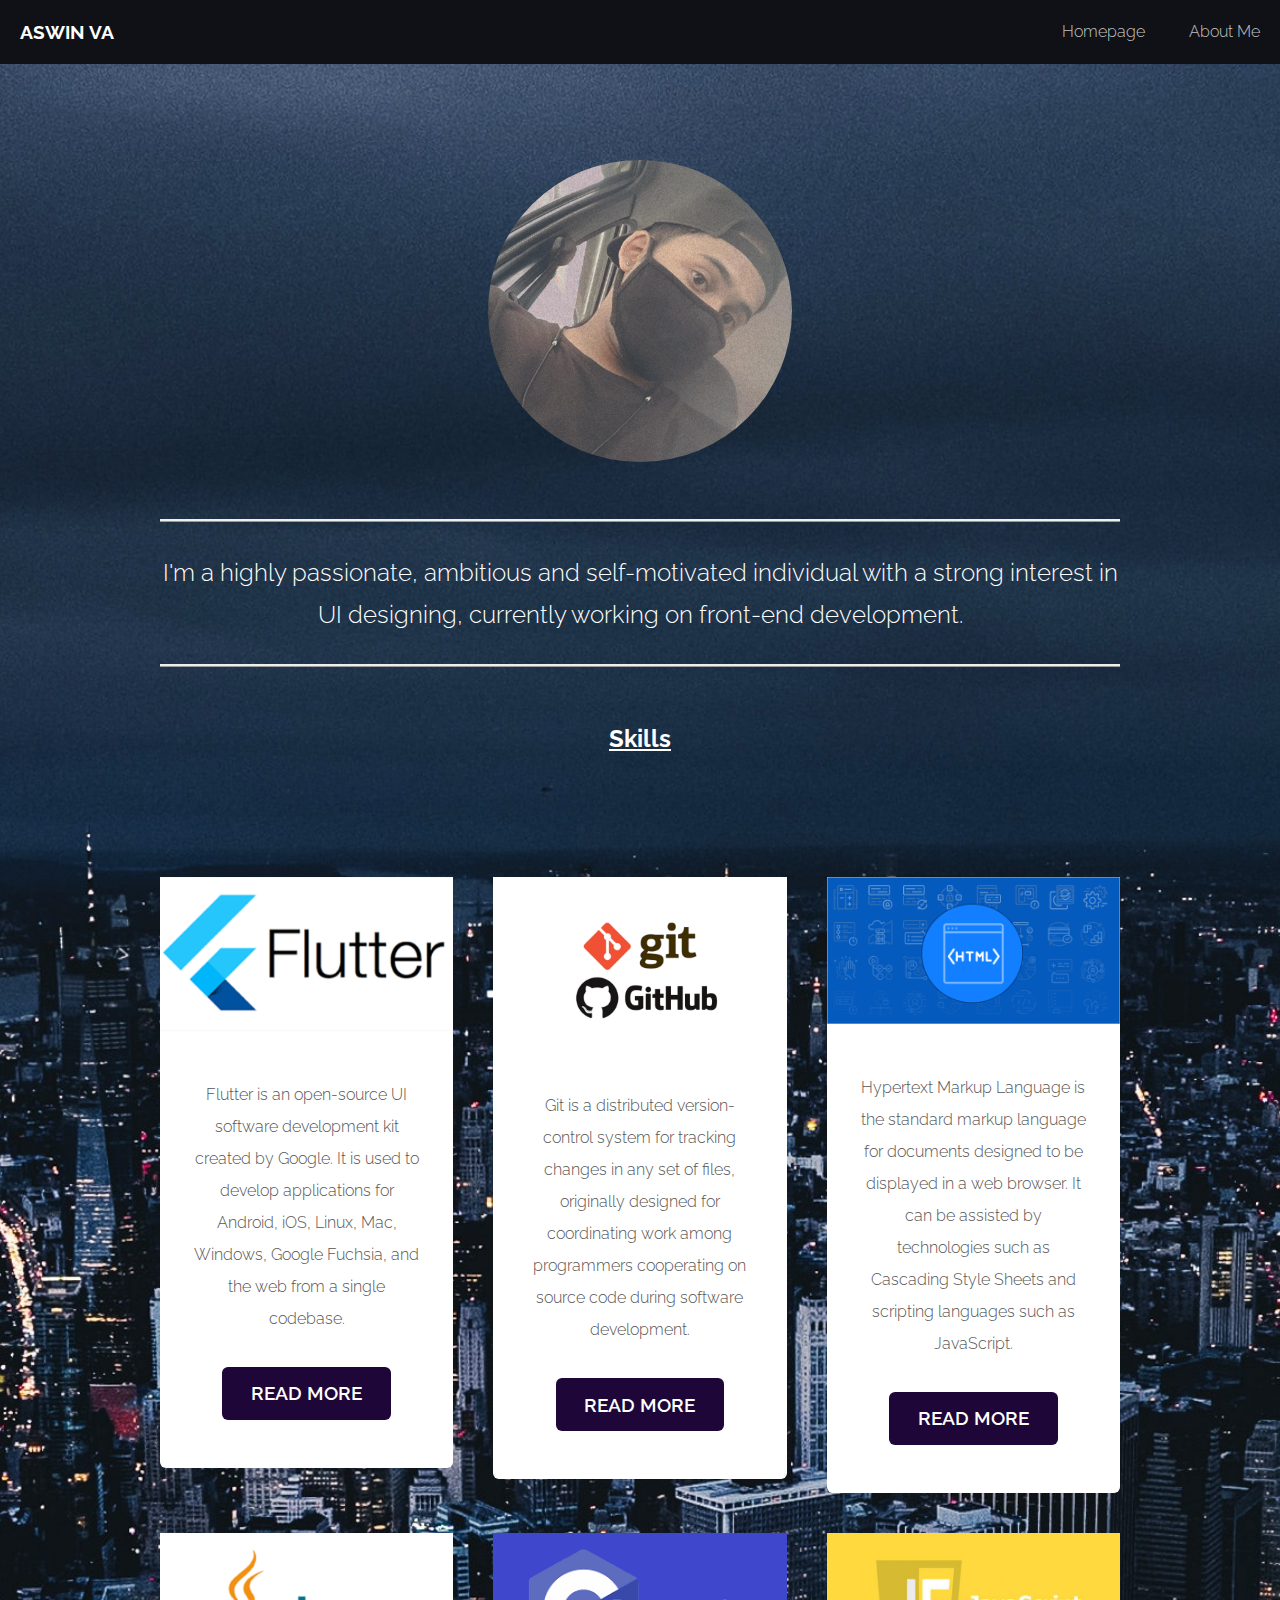
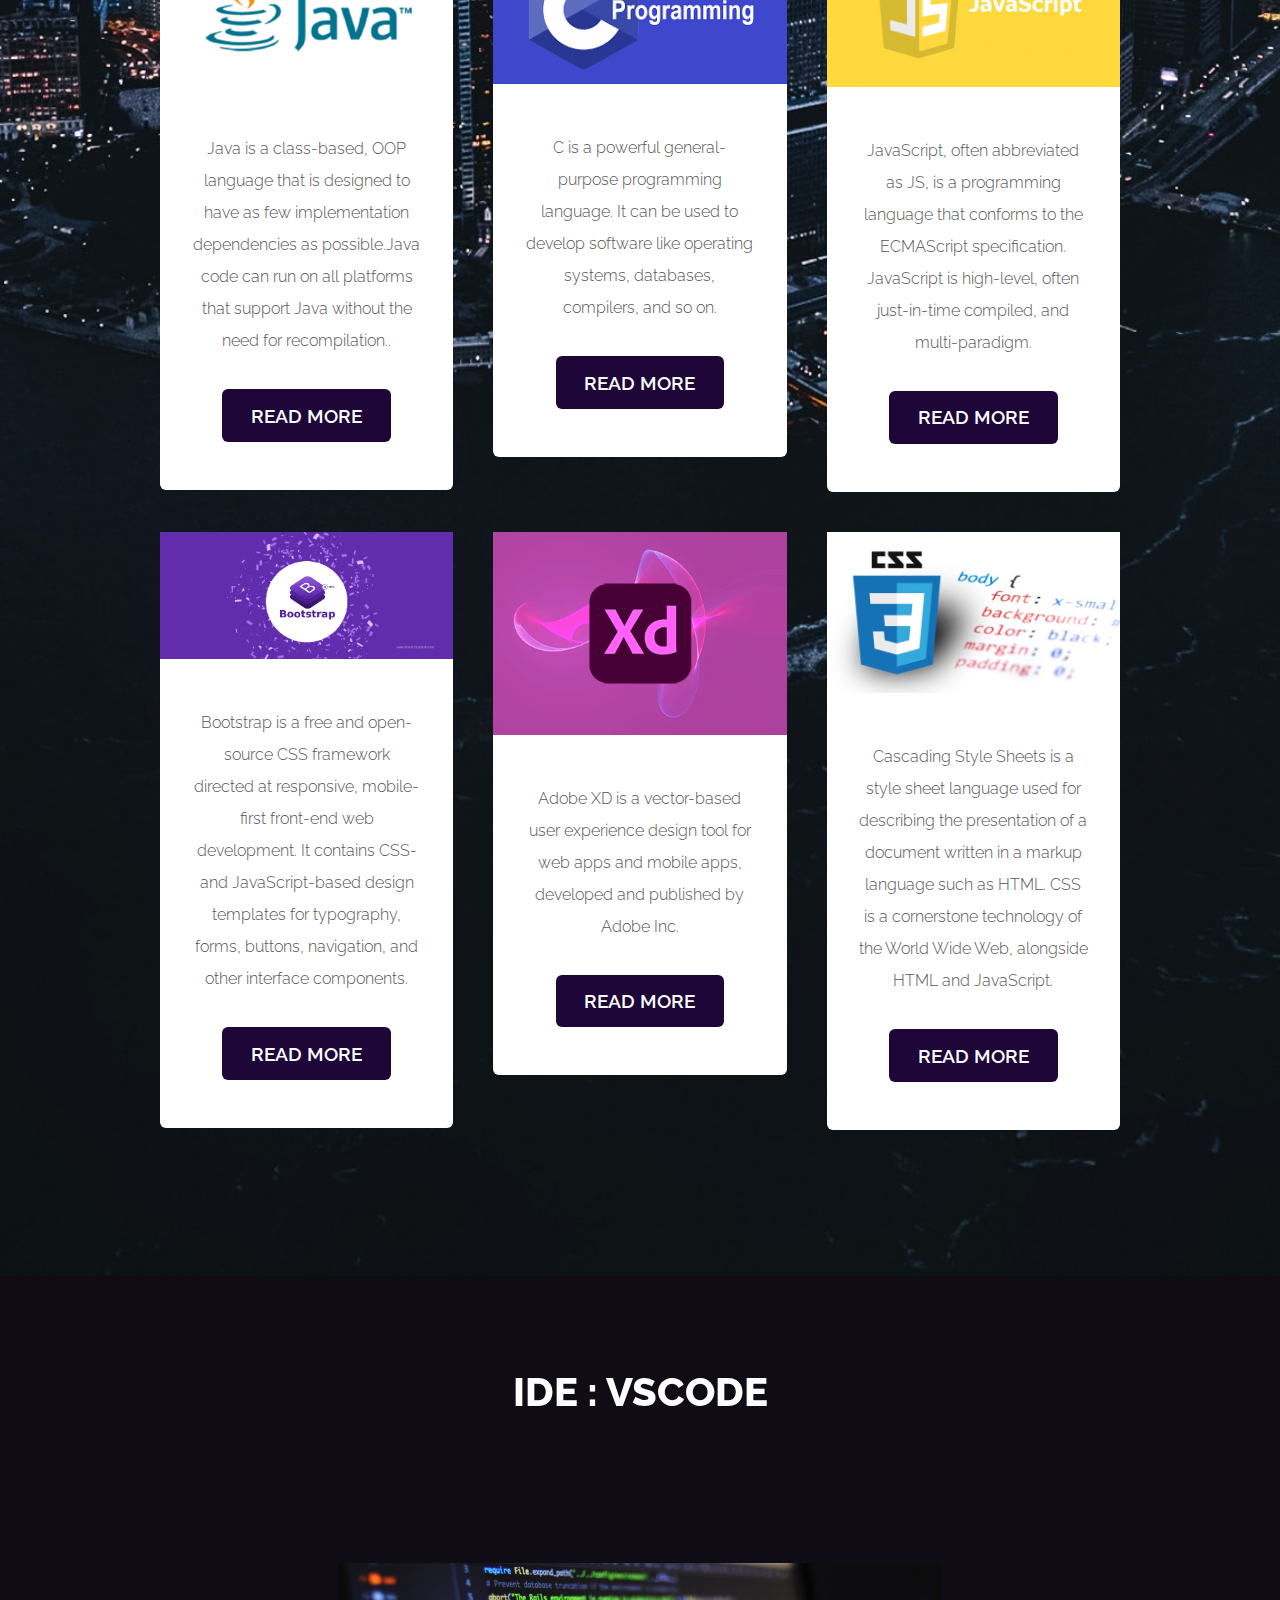
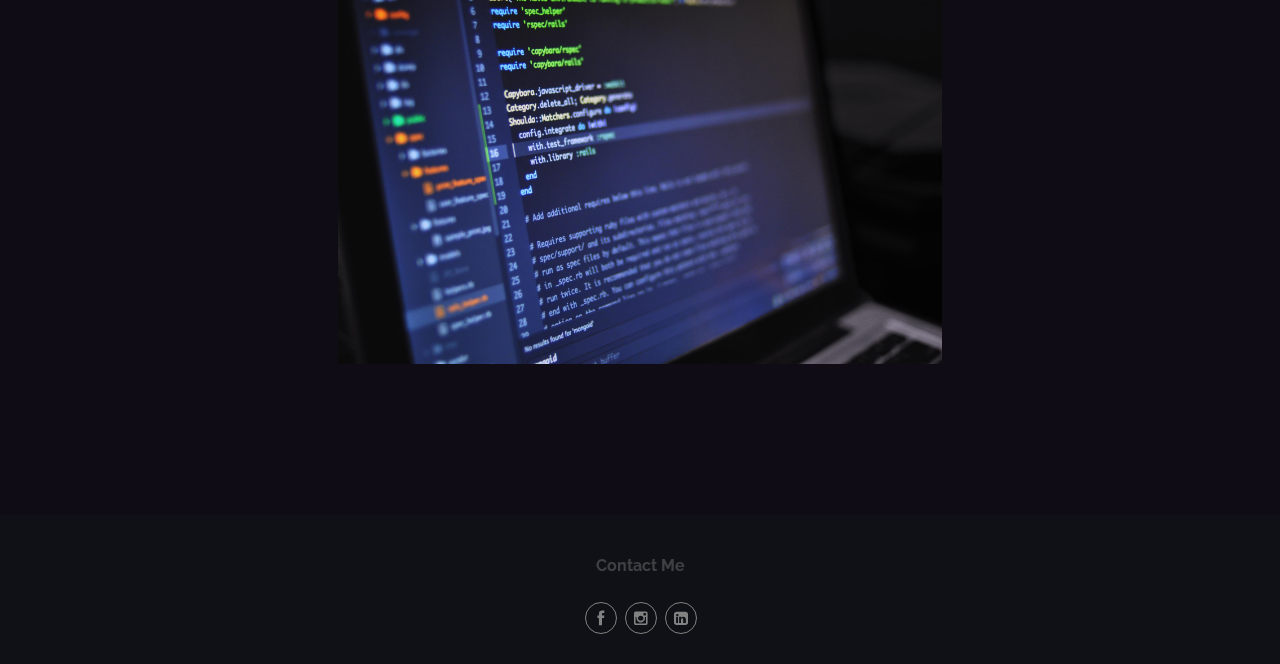
==== commit 7eaf6d12: "version 2" ====
--- a/index.html
+++ b/index.html
@@ -50,10 +50,10 @@
 		<div id="banner" class="container">
 			<section>
 				<div class="bord">
-				<p>I'm a highly passionate, ambitious and self-motivated individual with a strong
-					interest in UI designing, currently working on front-end development.
-				</p>
-			</div>
+					<p>I'm a highly passionate, ambitious and self-motivated individual with a strong
+						interest in UI designing, currently working on front-end development.
+					</p>
+				</div>
 
 				<h2 style="padding:30px;"><strong><u>Skills</u></strong></h2>
 
@@ -63,7 +63,7 @@
 
 		<div id="extra">
 			<div class="container">
-				
+
 				<div class="row no-collapse-1">
 
 					<section class="4u"> <a href="https://flutter.dev/" class="image featured"><img
@@ -97,13 +97,14 @@
 				</div>
 				<div class="row no-collapse-1">
 
-					<section class="4u"> <a href="https://jquery.com/" class="image featured"><img
-								src="images/jquery.png" alt=""></a>
-						<div class="box">
-							<p>jQuery is a JavaScript library designed to simplify HTML DOM tree traversal and
-								manipulation, as well as event handling, CSS animation, and Ajax. It is free,
-								open-source software.</p>
-							<a href="https://jquery.com/" class="button">Read More</a>
+					<section class="4u"> <a href="https://www.java.com/en/" class="image featured"><img
+								src="images/java.png" alt=""></a>
+						<div class="box">
+							<p>Java is a class-based, OOP language that is designed to have as few implementation
+								dependencies as possible.Java code can run on all platforms that support Java without
+								the
+								need for recompilation..</p>
+							<a href="https://www.java.com/en/" class="button">Read More</a>
 						</div>
 					</section>
 
--- a/css/style.css
+++ b/css/style.css
@@ -582,7 +582,7 @@
 	padding-bottom: inherit;
 }
 
-}
+
 
 #copyright a {
 	text-decoration: none;
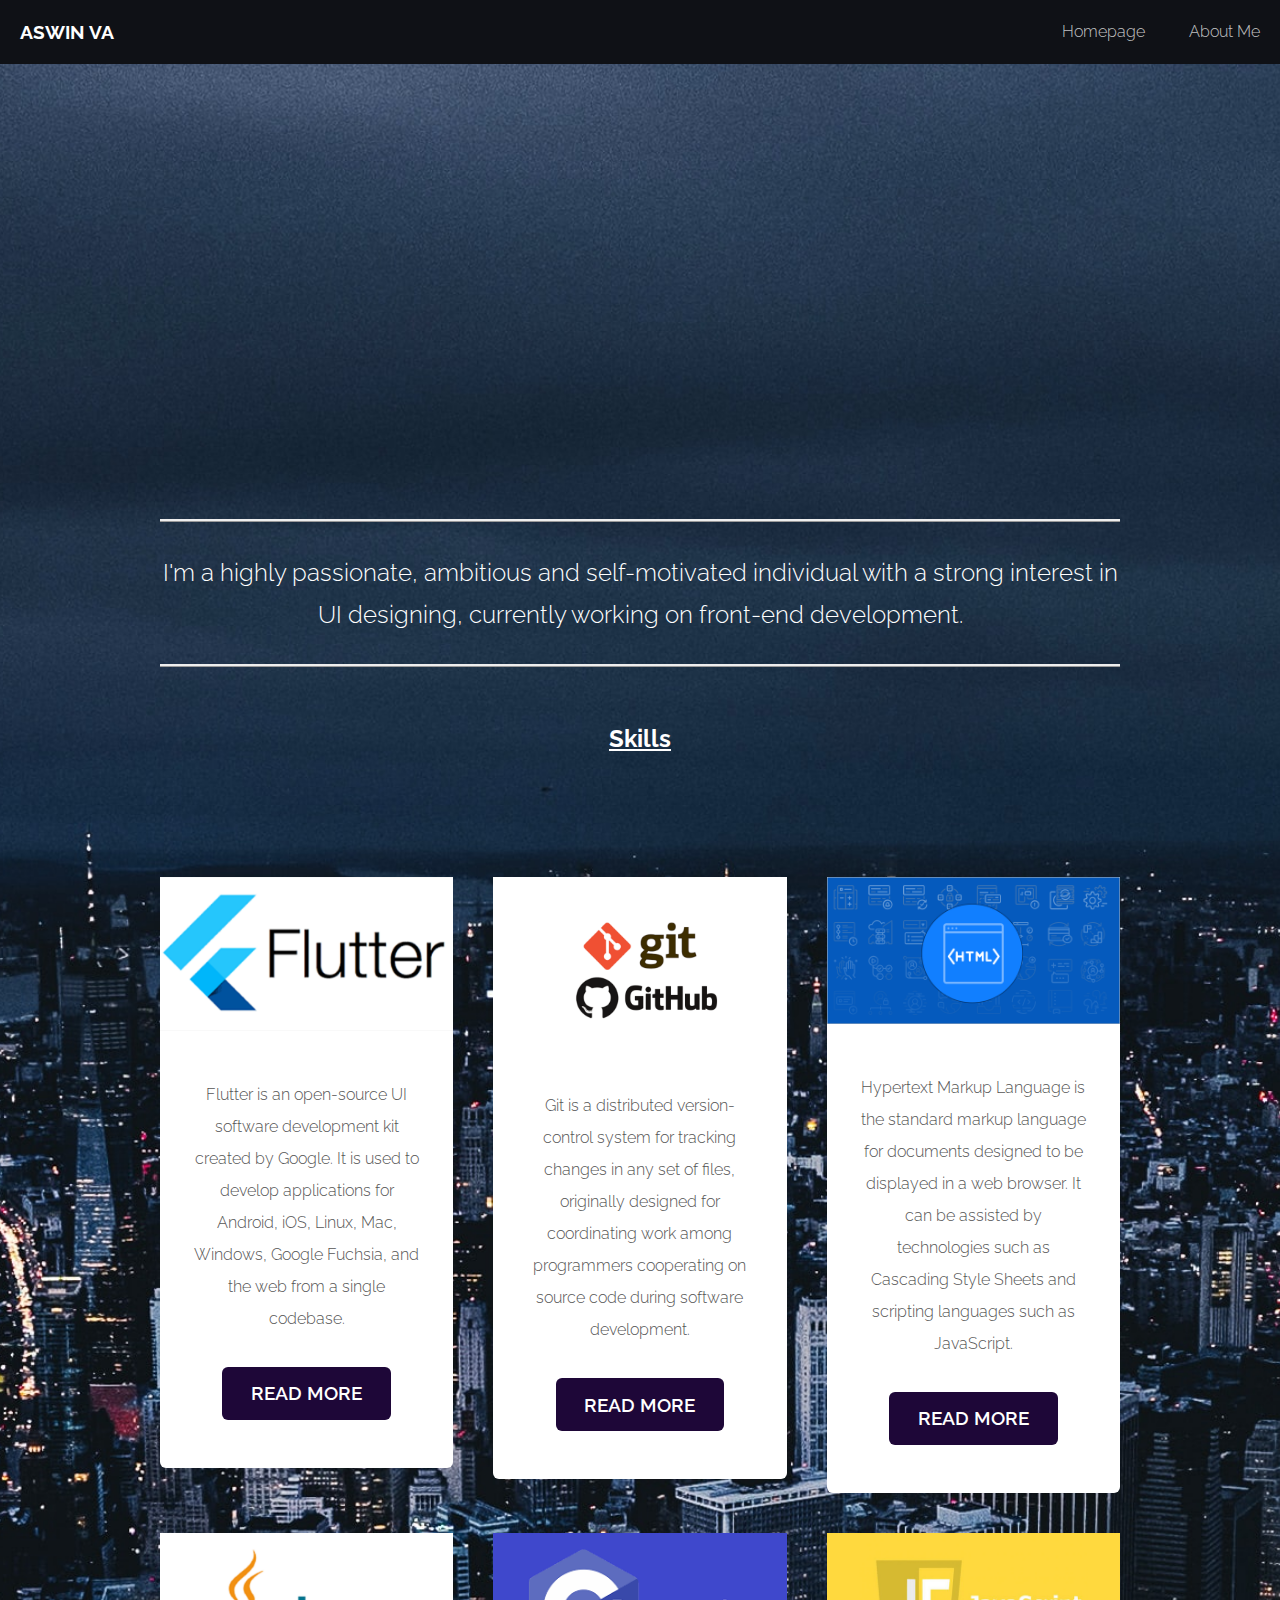
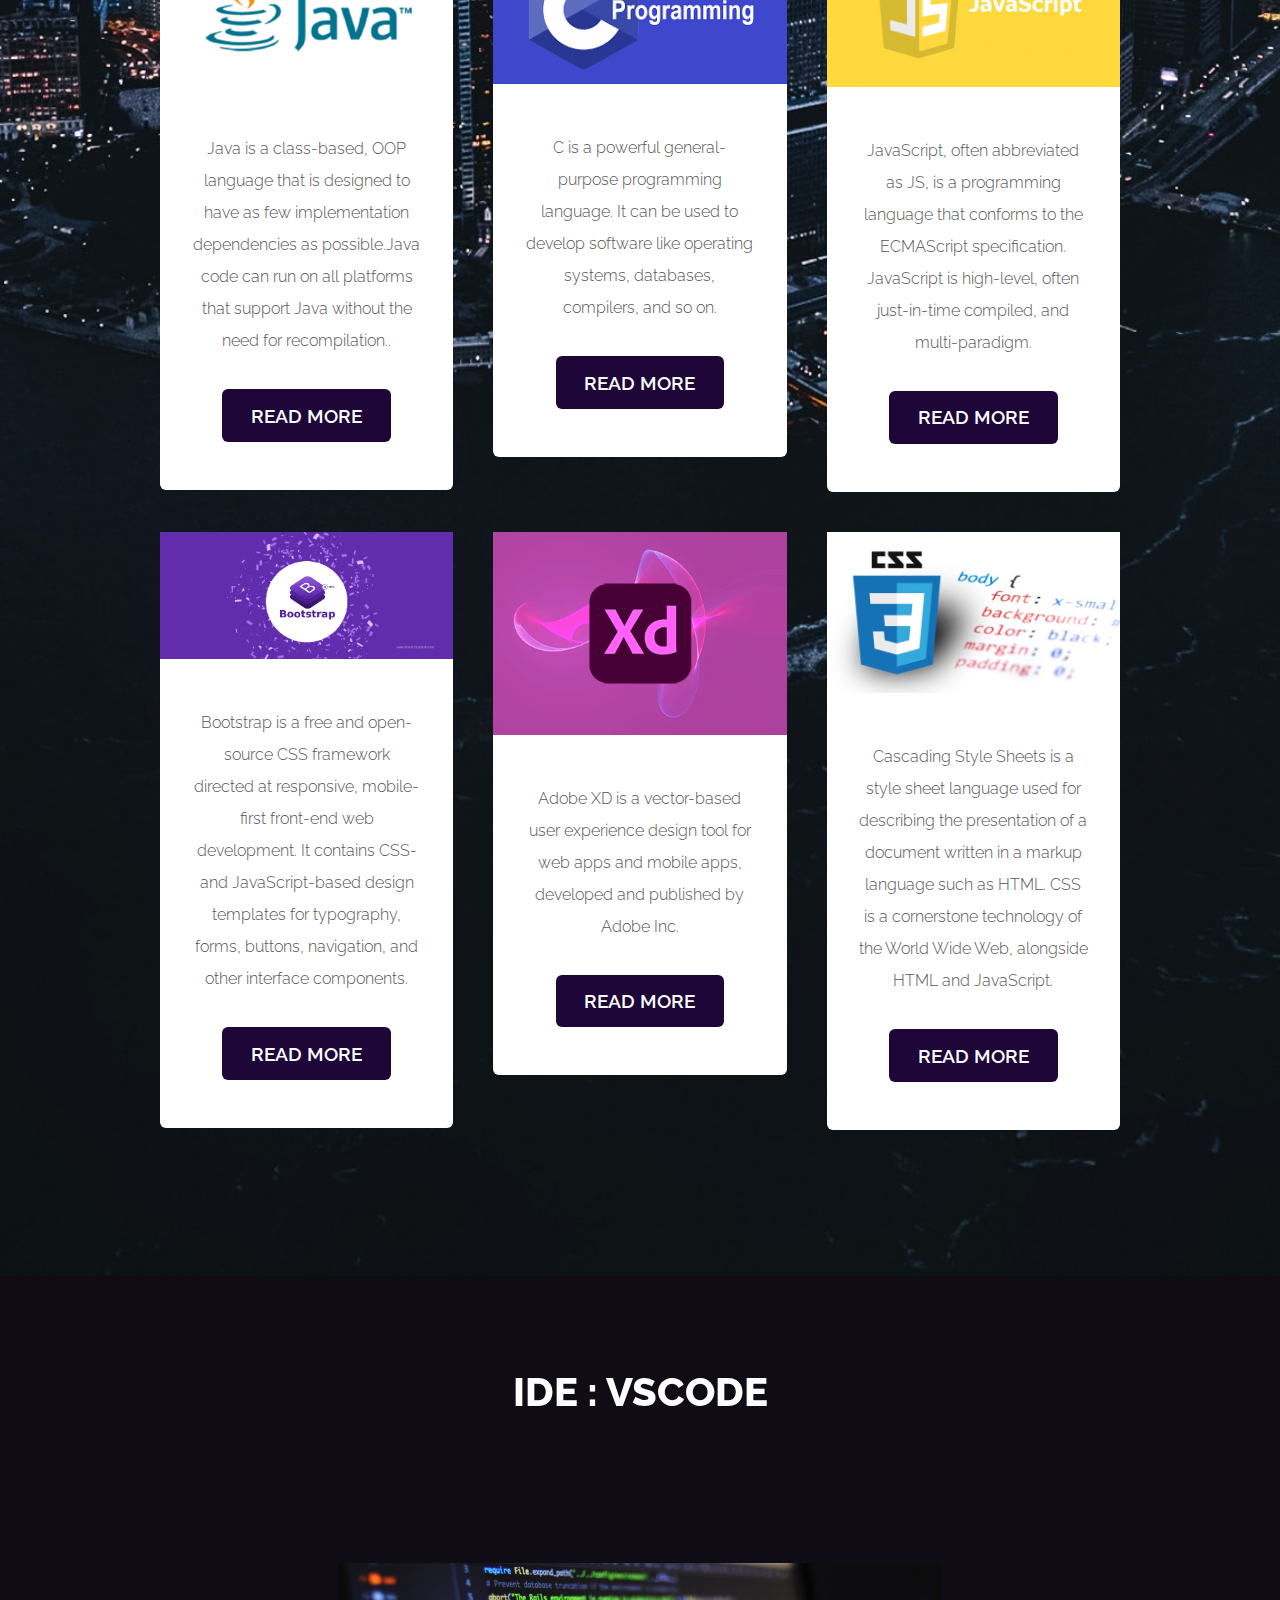
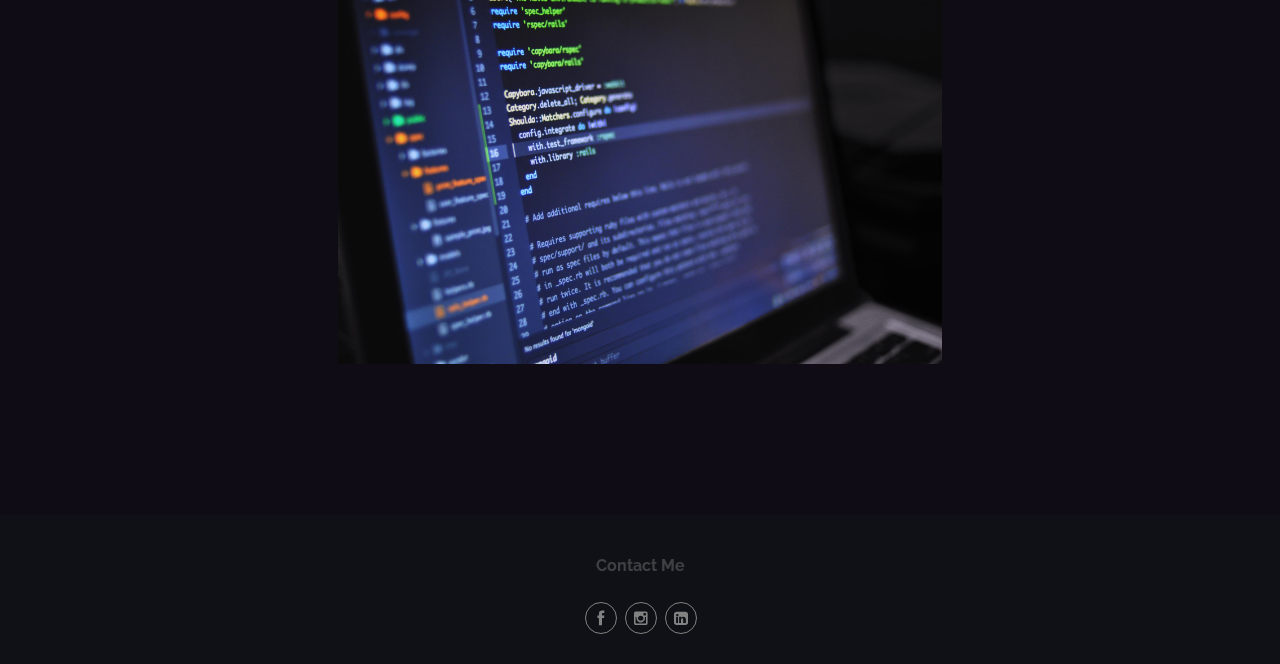
==== commit abbaaef6: "minorChangeDp" ====
--- a/index.html
+++ b/index.html
@@ -1,5 +1,5 @@
 <!DOCTYPE HTML>
-<html>
+<html lang="en">
 
 <head>
 	<title>Aswin VA</title>
@@ -44,7 +44,7 @@
 
 
 
-		<img class="img-fluid rounded-circle" src="images/dp.jpg" alt="Avatar" style="margin-bottom: 57px;border-radius: 14cm;block-size: 8cm;margin-left: auto;
+		<img class="img-fluid rounded-circle" src="images/dp1.jpg" alt="Avatar" style="margin-bottom: 57px;border-radius: 14cm;block-size: 8cm;margin-left: auto;
 					margin-right: auto; display: block;">
 
 		<div id="banner" class="container">
@@ -129,7 +129,7 @@
 
 					<div class="row no-collapse-1">
 
-						<section class="4u"> <a href="https://getbootstrap.com/" class="image featured"><img
+					<section class="4u"> <a href="https://getbootstrap.com/" class="image featured"><img
 									src="images/bootstrap.jpg" alt=""></a>
 							<div class="box">
 								<p>Bootstrap is a free and open-source CSS framework directed at responsive,
@@ -138,10 +138,11 @@
 									for
 									typography, forms, buttons, navigation, and other interface components.</p>
 								<a href="https://getbootstrap.com/" class="button">Read More</a>
-							</div>
+							</div> 
+							
 						</section>
 						<section class="4u"> <a href="https://www.adobe.com/in/products/xd.html"
-								class="image featured"><img src="images/adobe xd.png" alt=""></a>
+								class="image featured"><img src="images/adobeXd.png" alt=""></a>
 							<div class="box">
 								<p>Adobe XD is a vector-based user experience design tool for web apps and mobile apps,
 									developed and published by Adobe Inc. </p>
@@ -207,4 +208,4 @@
 
 </body>
 
-</html>+</html>
